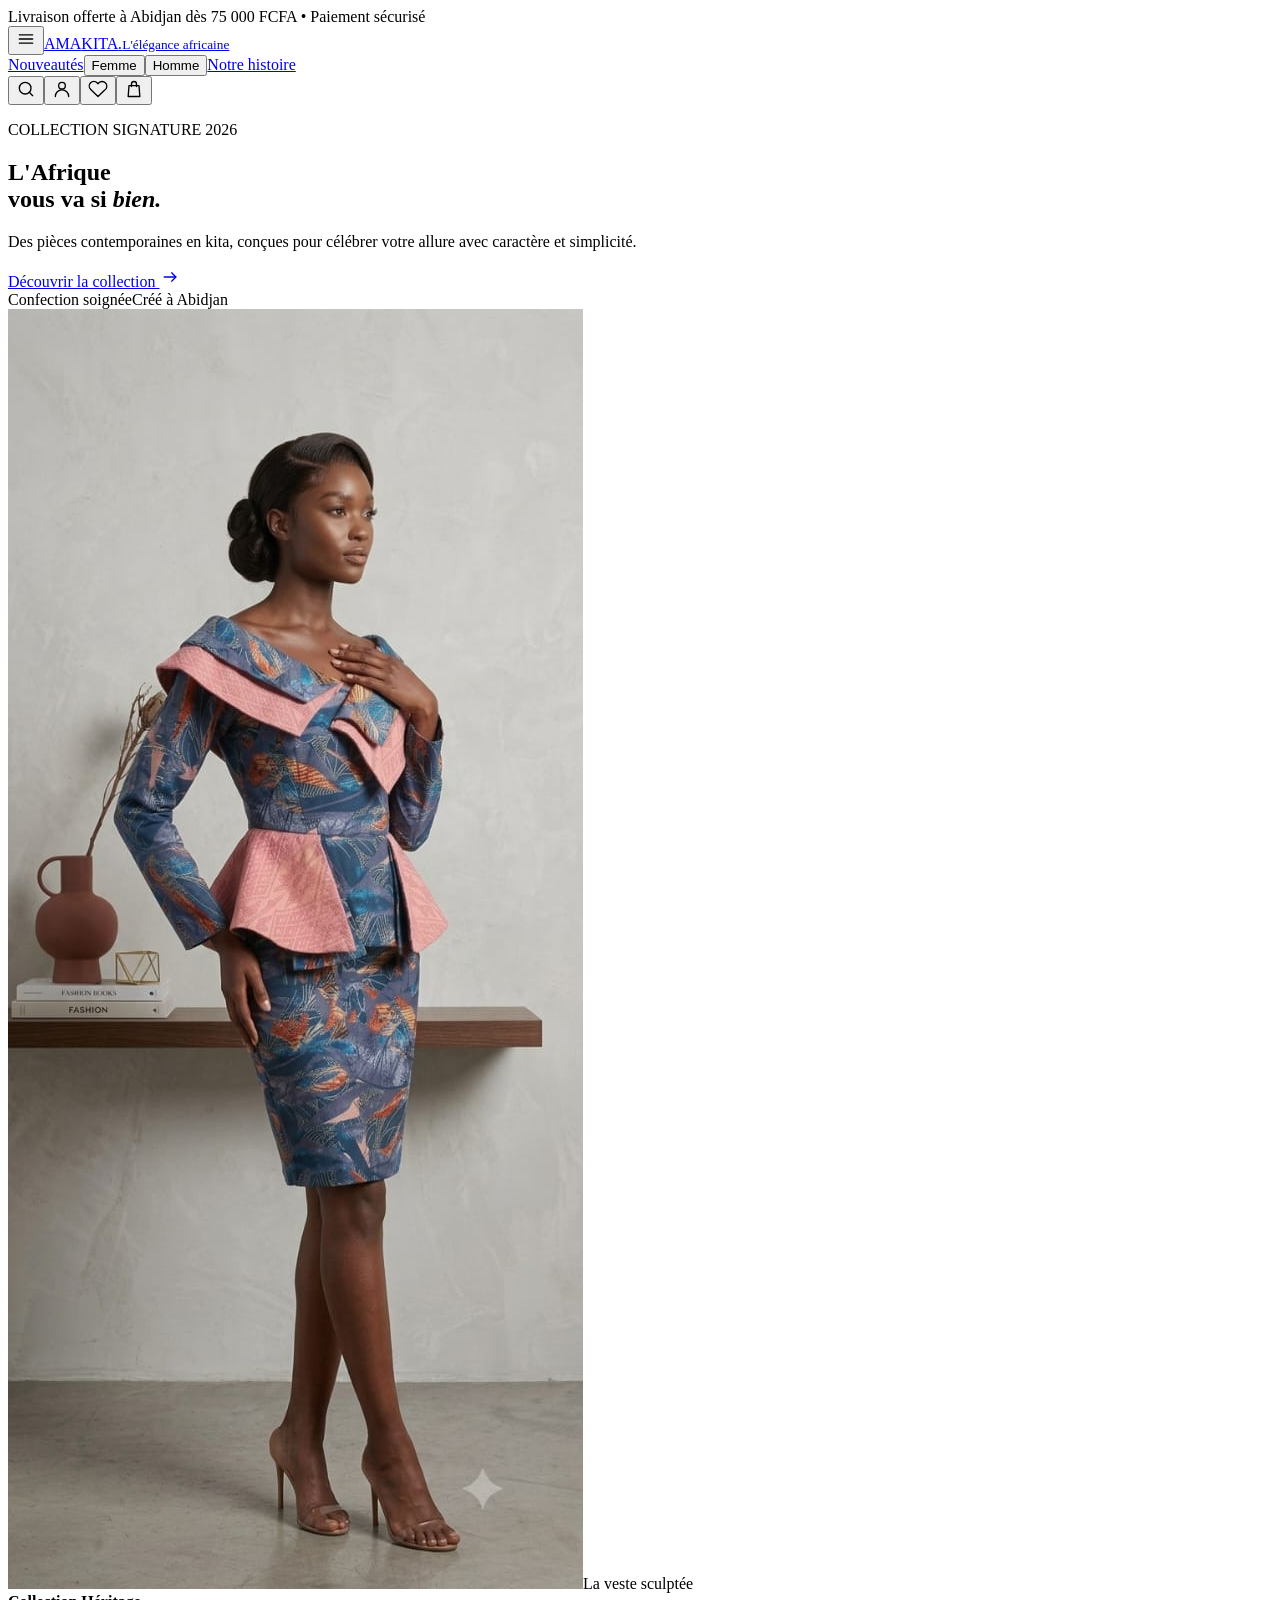
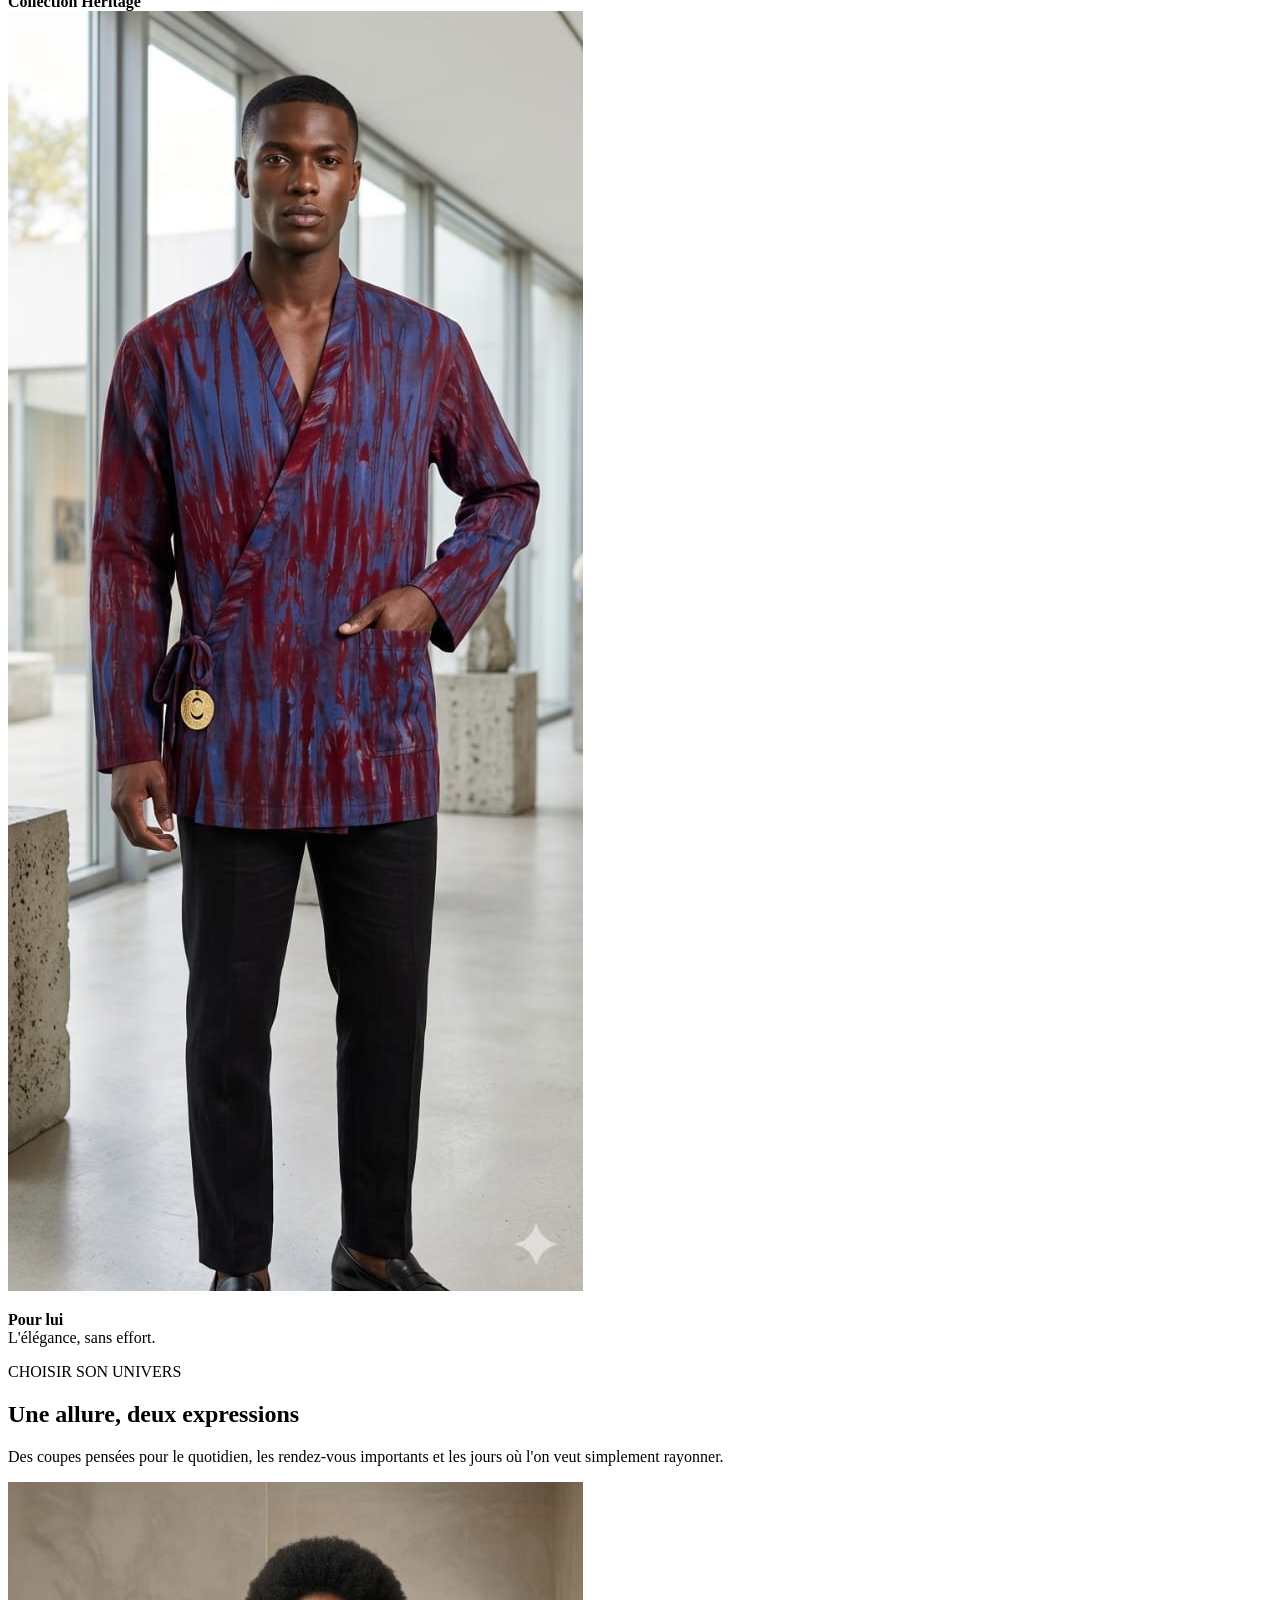
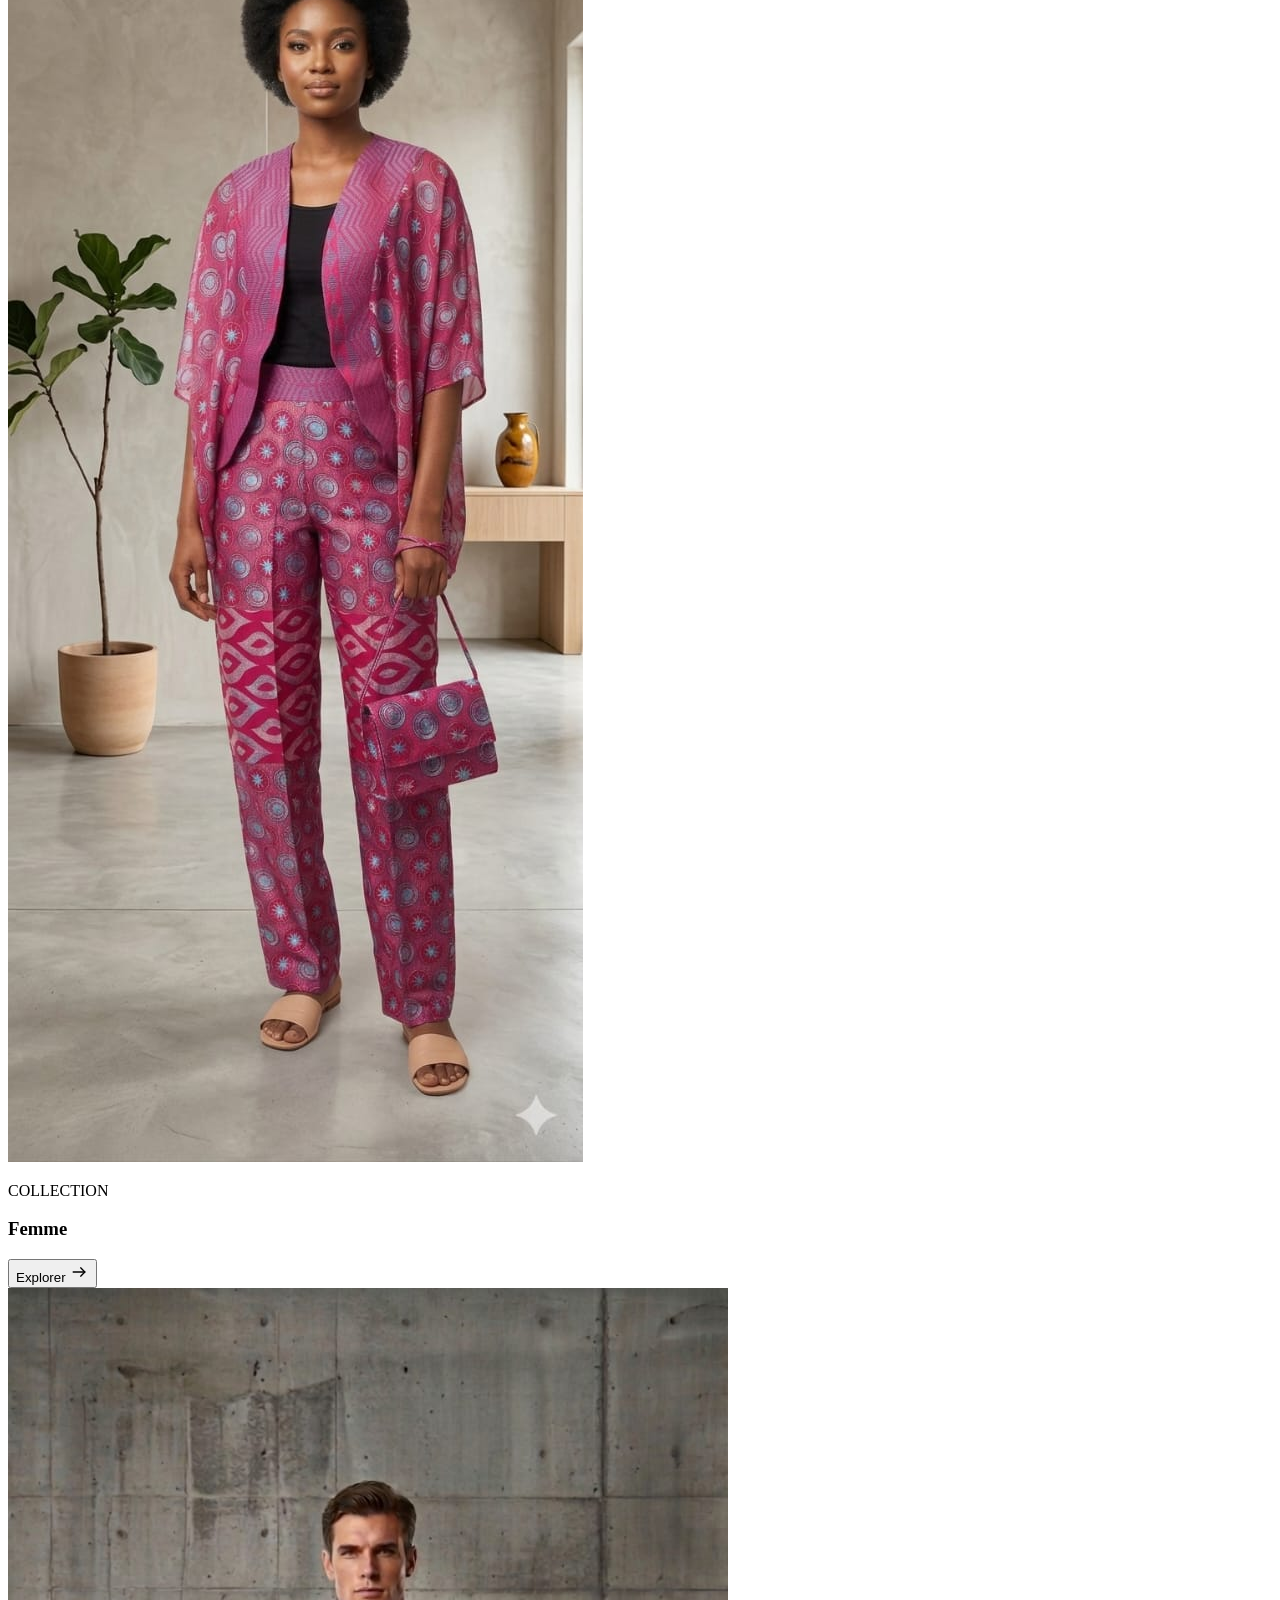
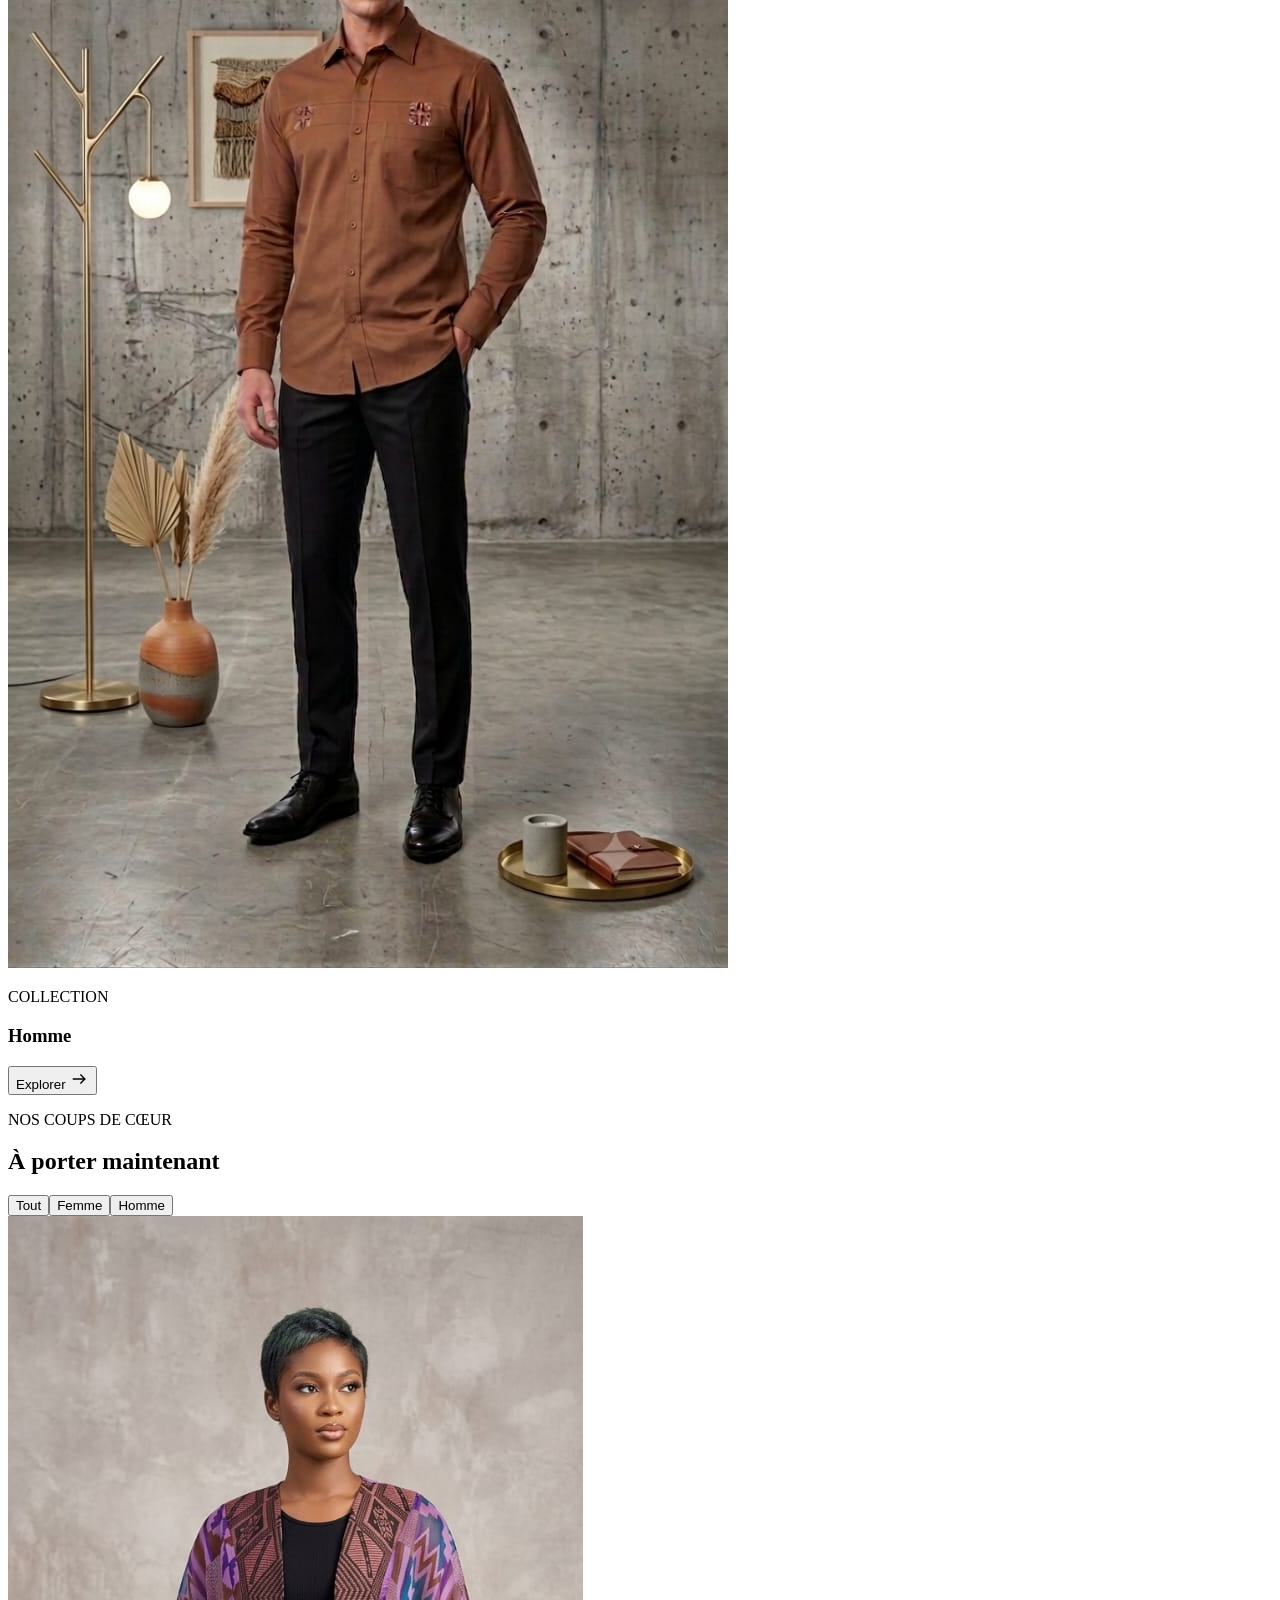
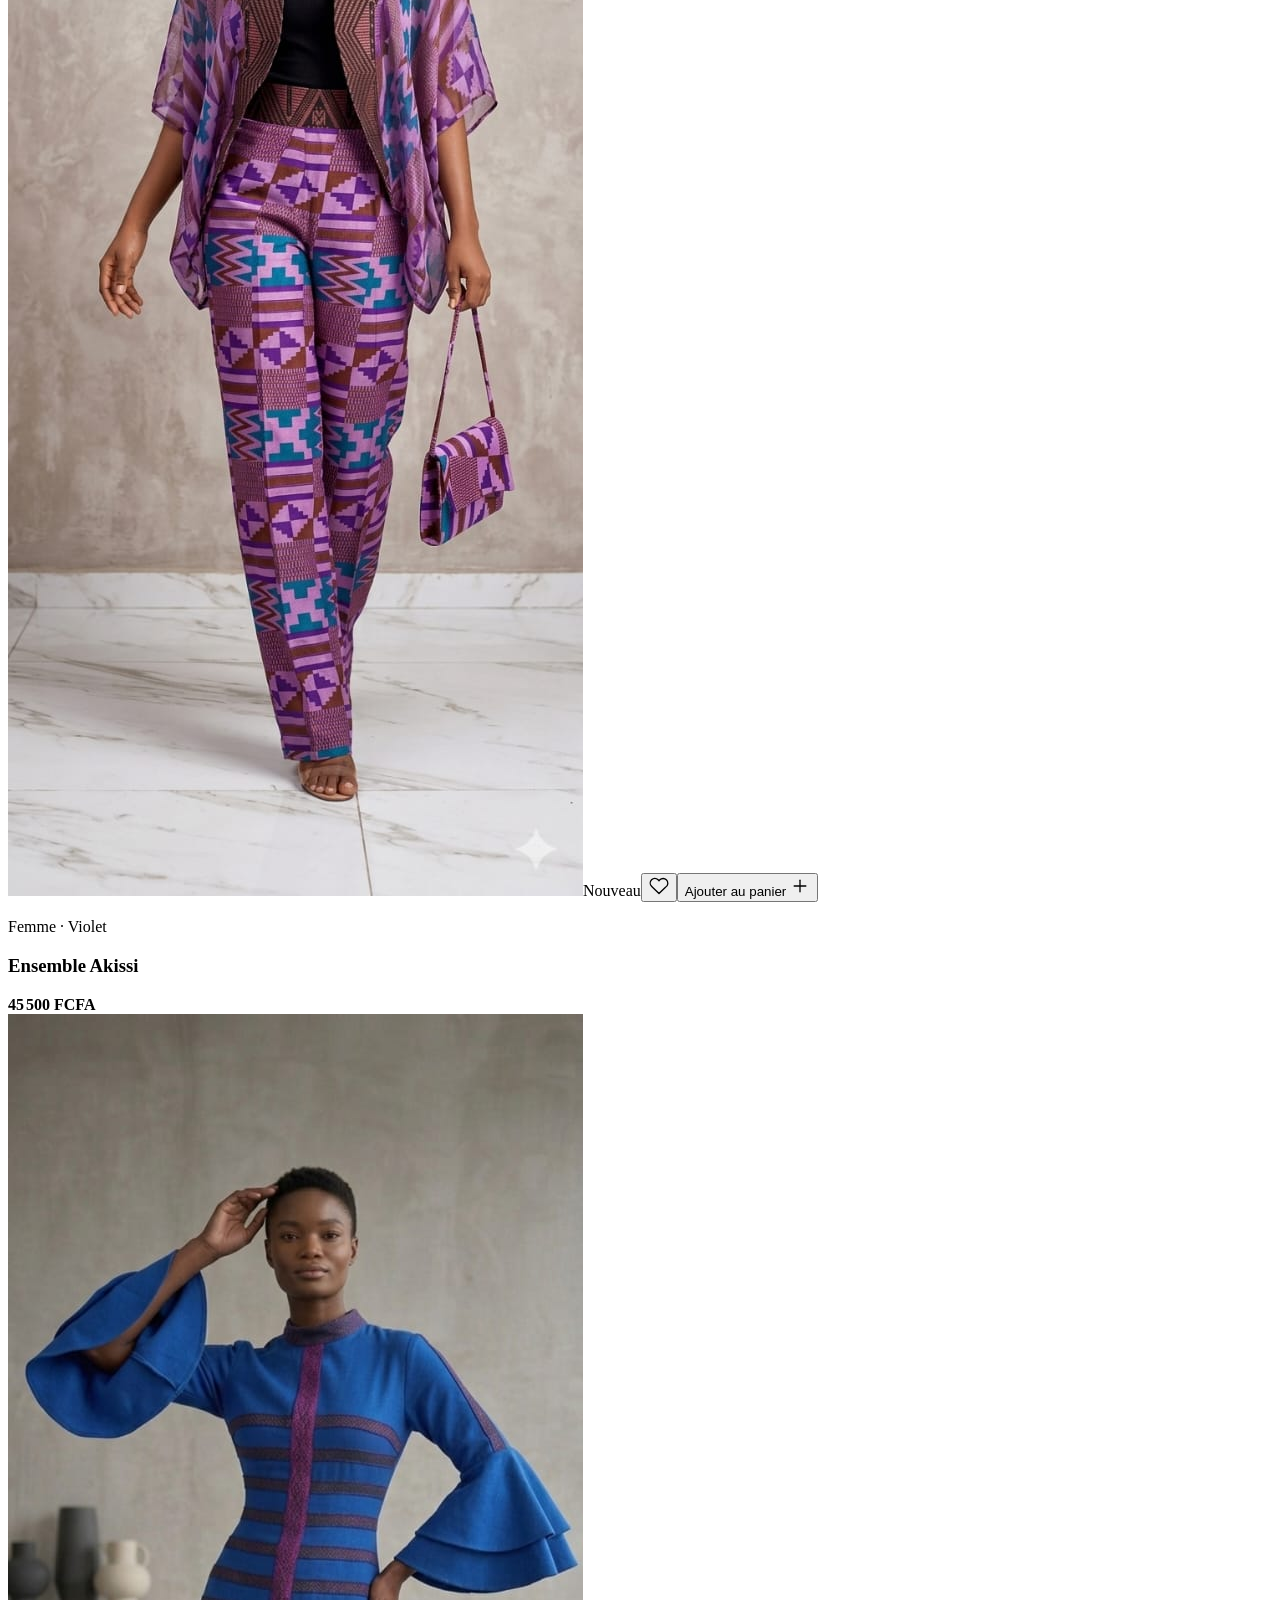
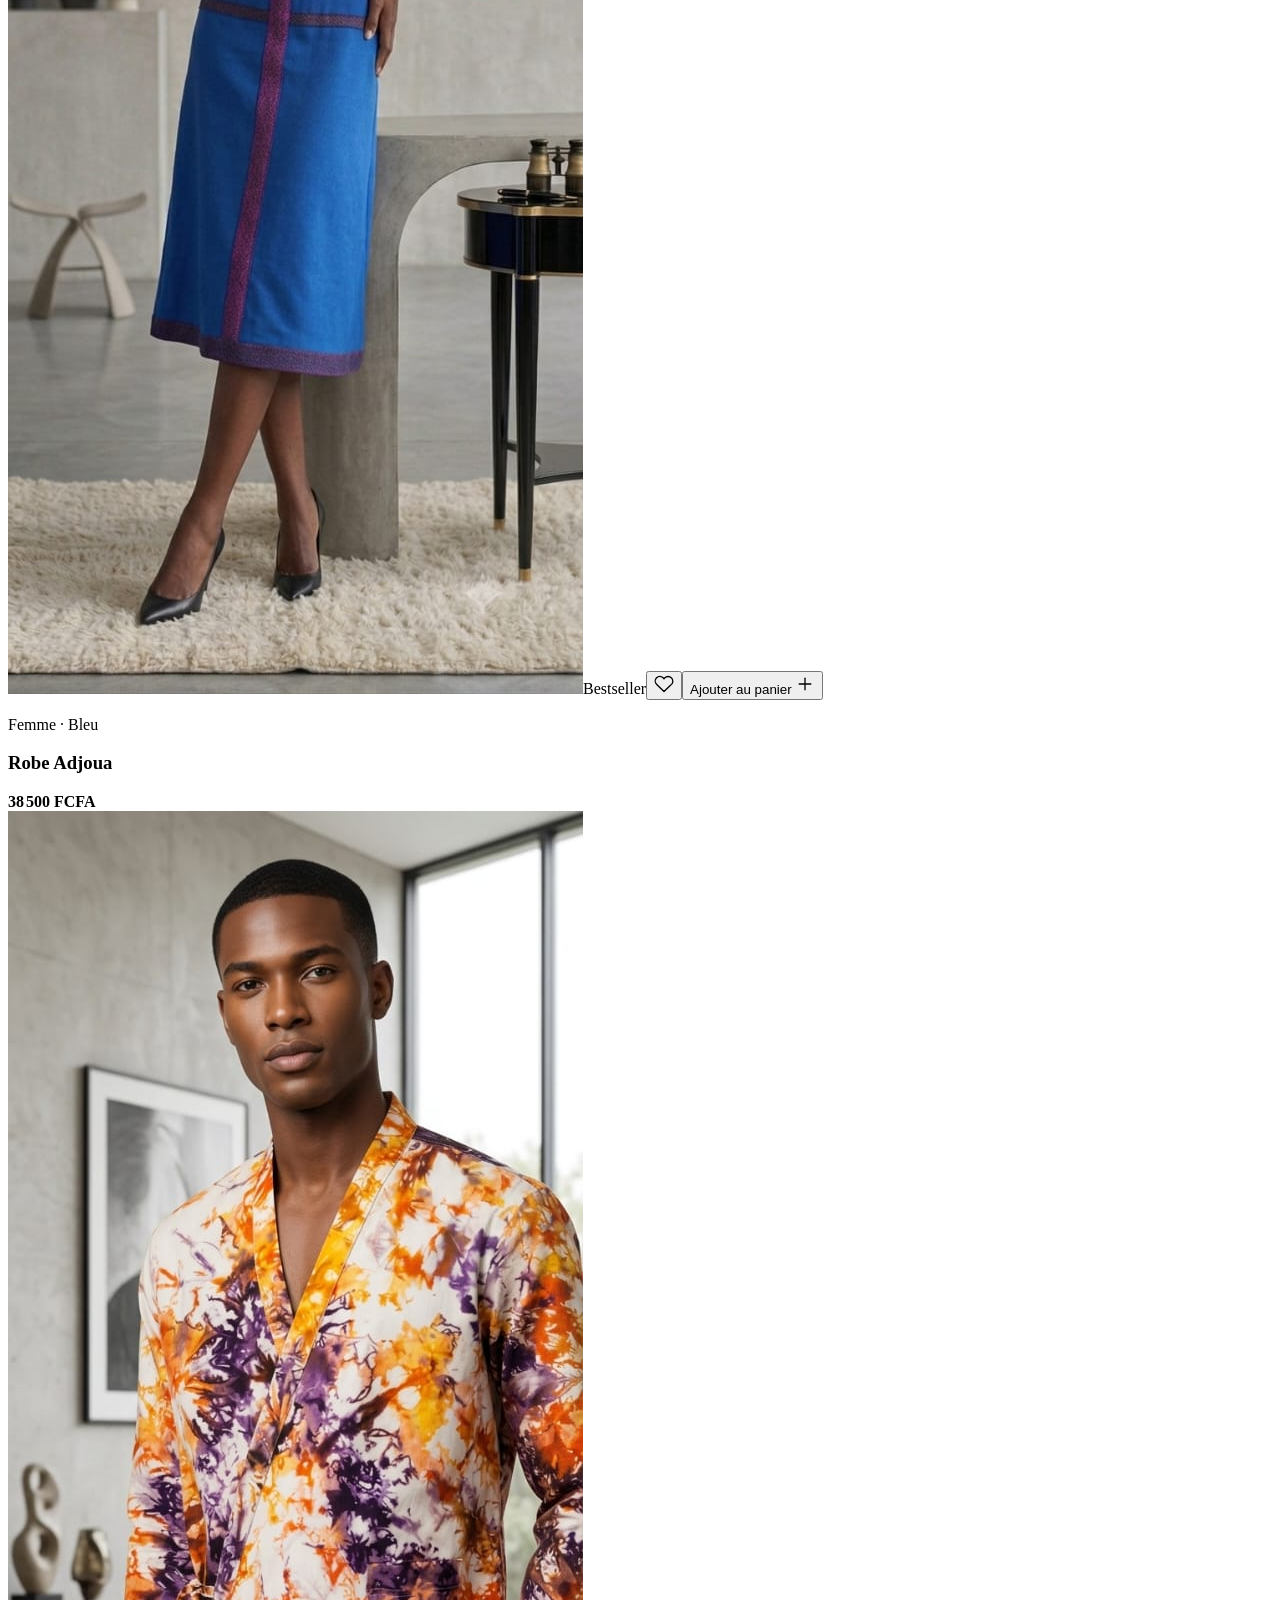
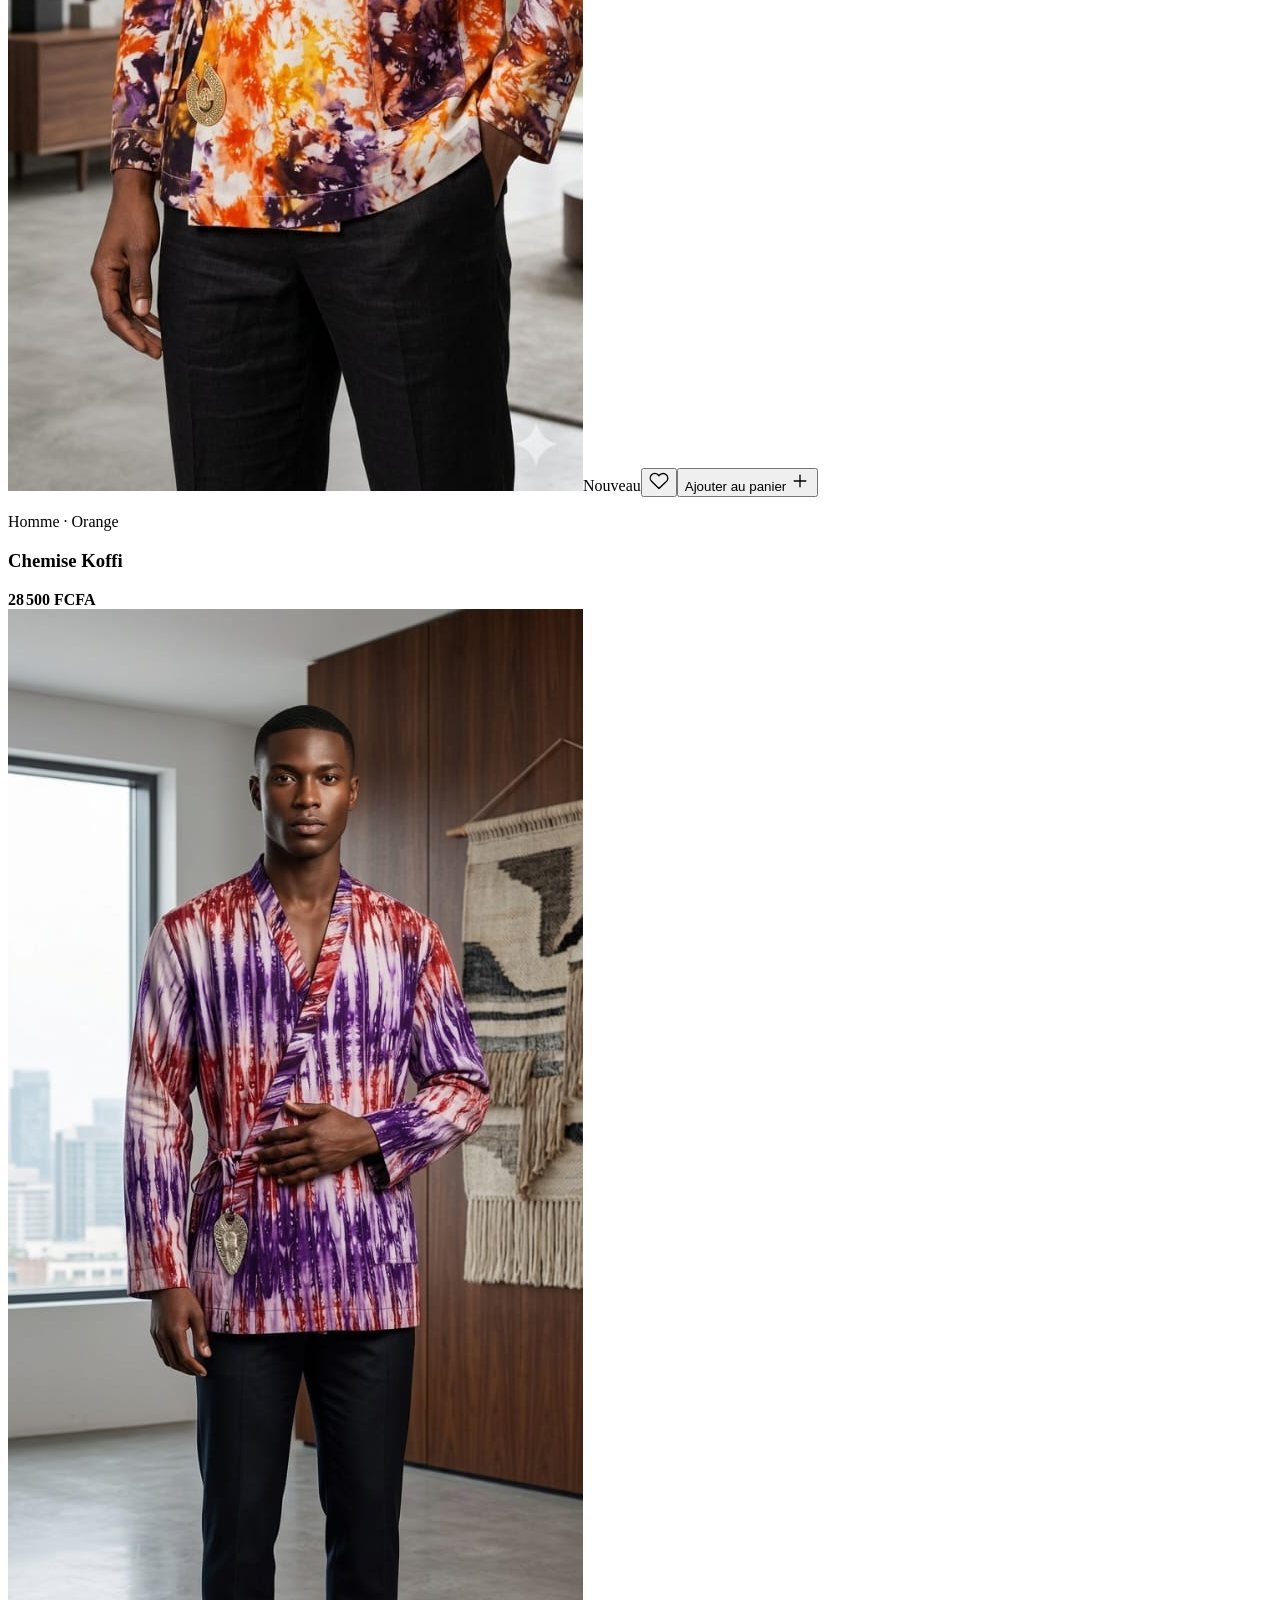
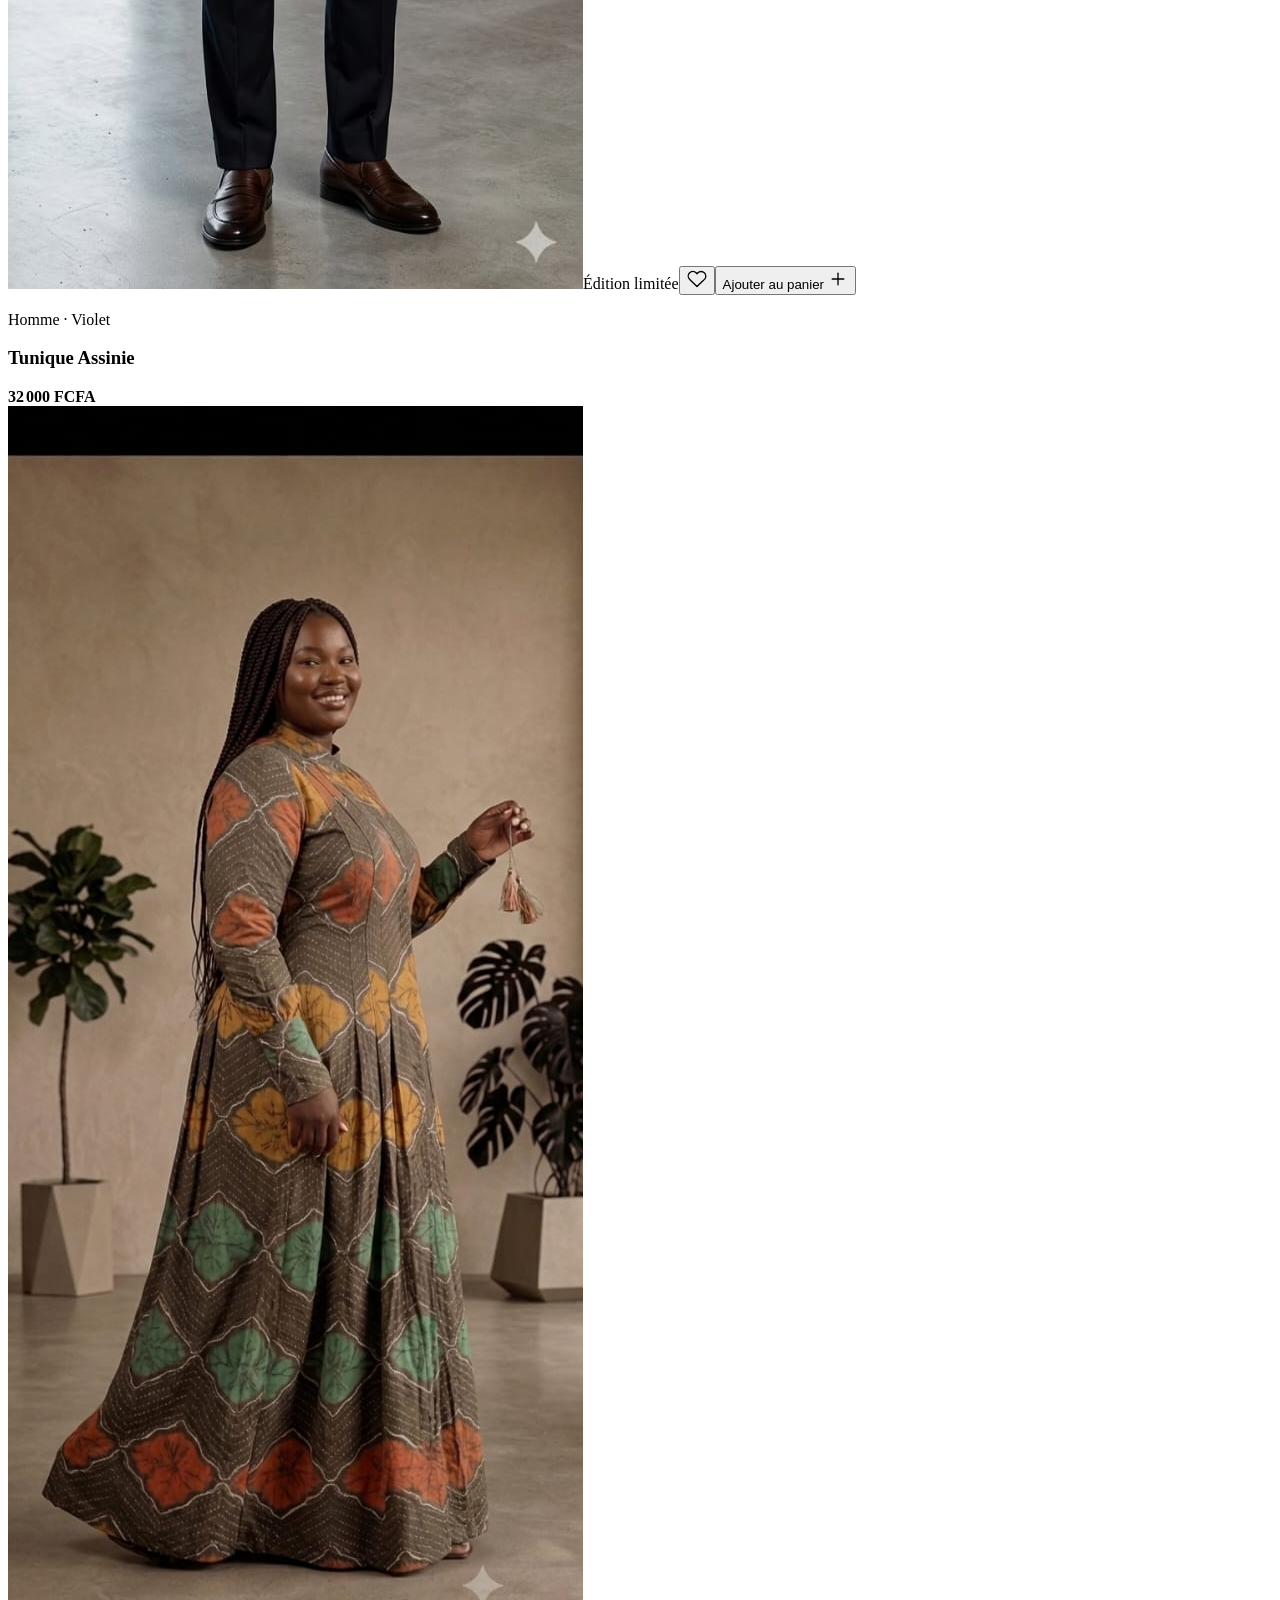
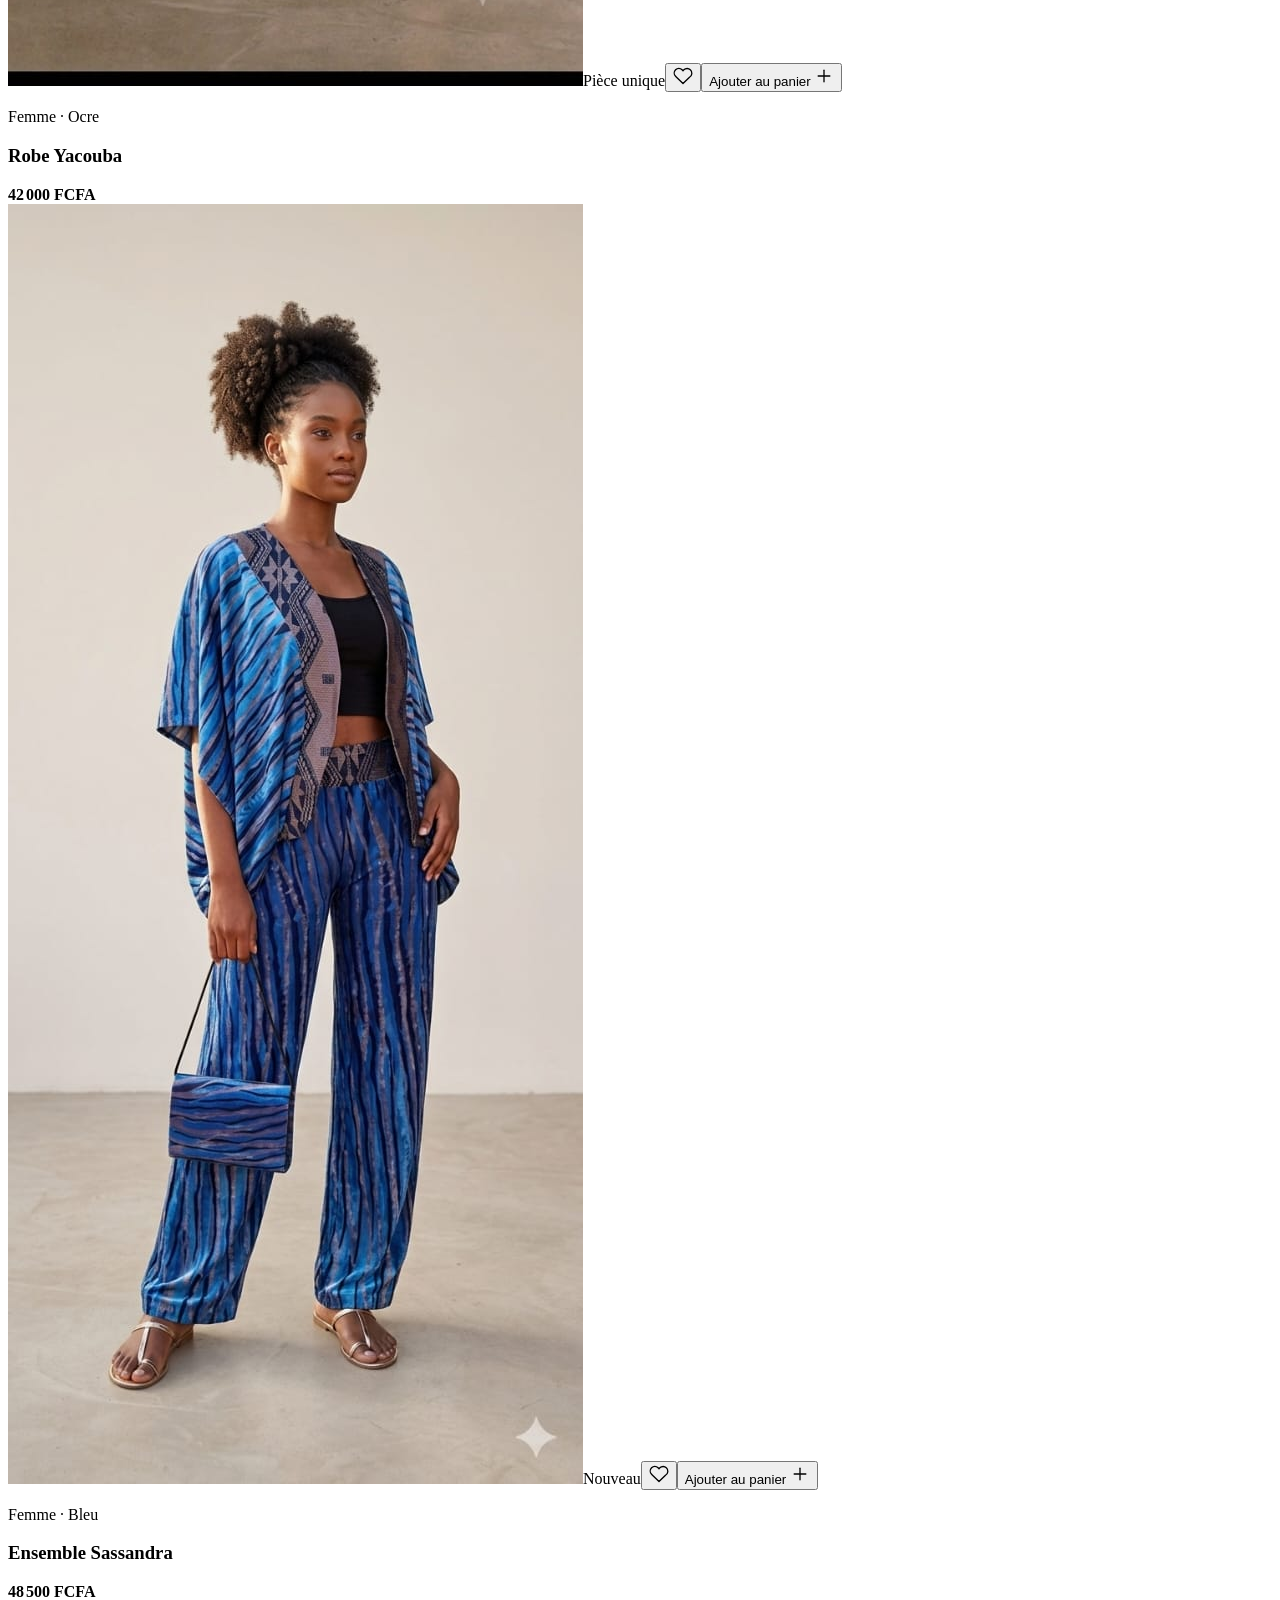
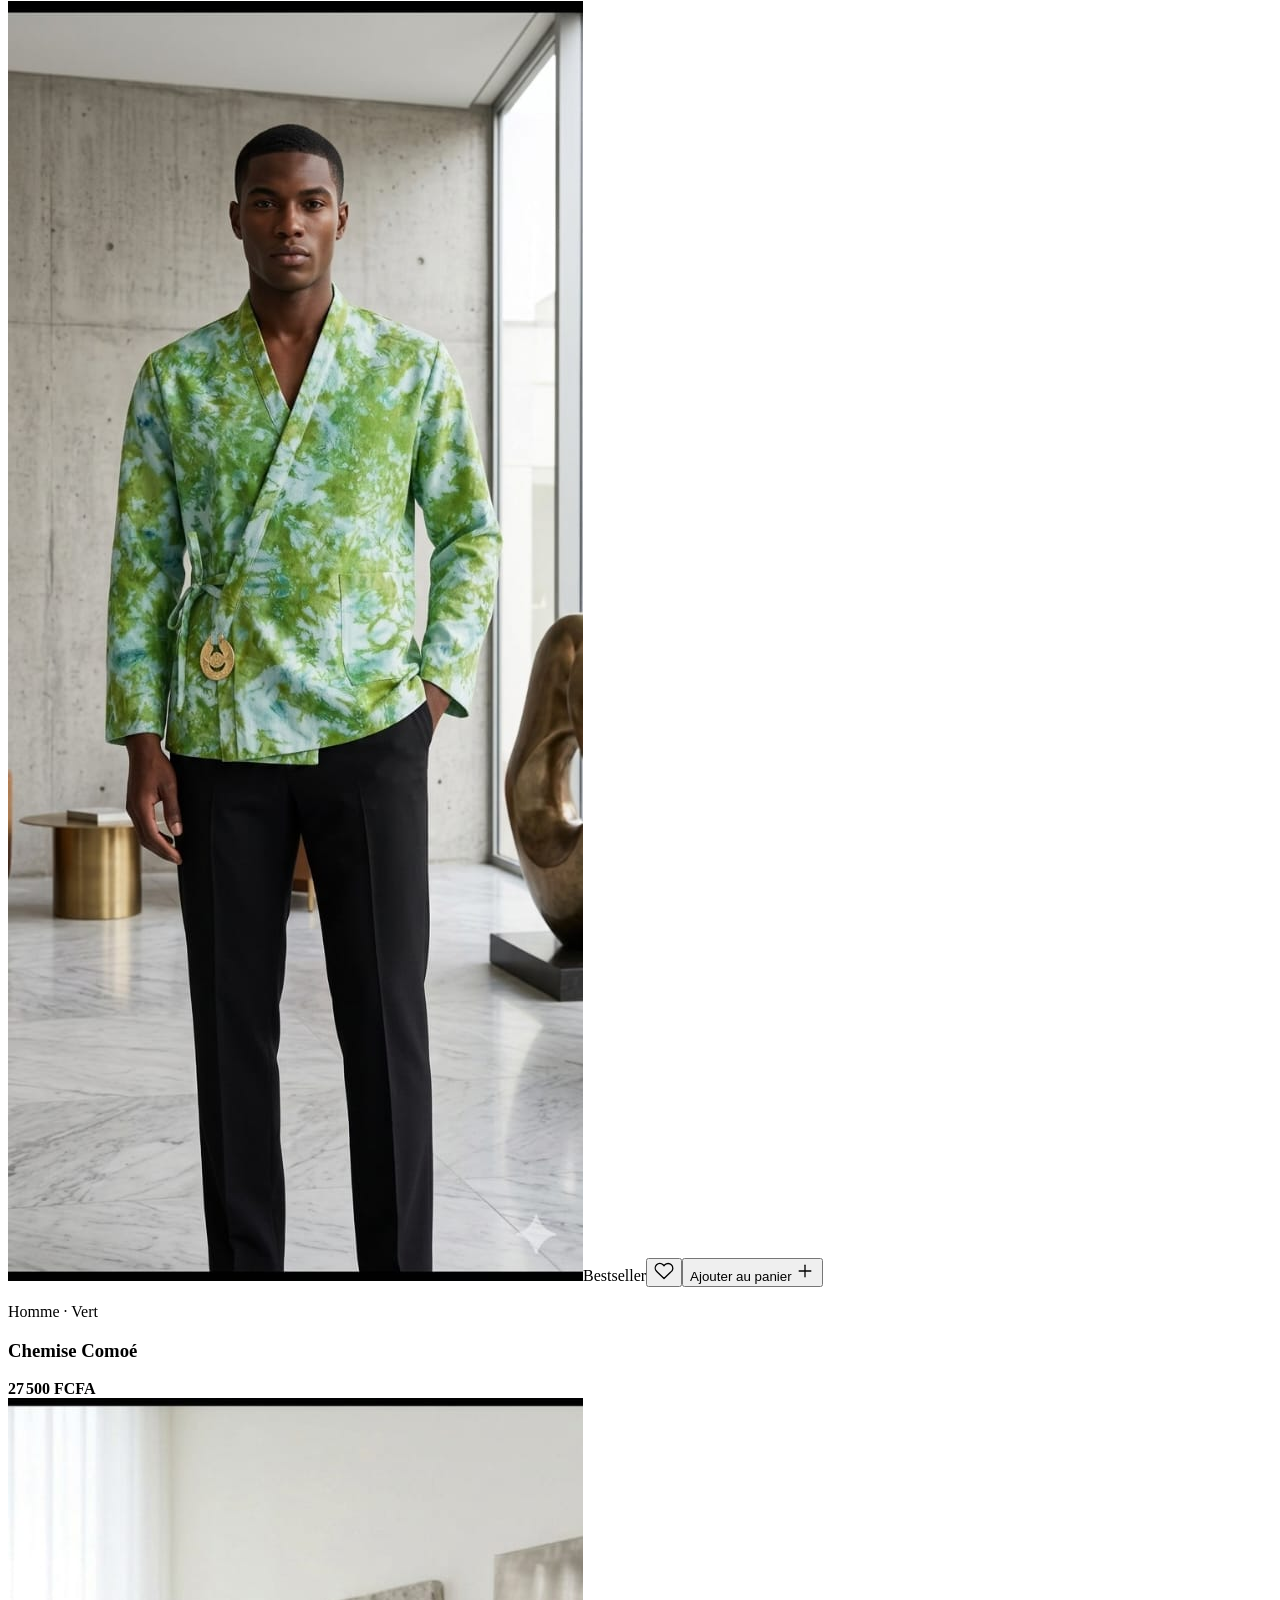
==== index.html @ a2a28126 "Publication du site AMAKITA1" ====
<!DOCTYPE html><!--MH2IwzXAXVRE3_8o0TY0p--><html lang="fr"><head><meta charSet="utf-8"/><meta name="viewport" content="width=device-width, initial-scale=1"/><link rel="preload" as="image" href="/images/femme1.jpeg"/><link rel="preload" as="image" href="/images/homme1.jpeg"/><link rel="preload" as="image" href="/images/femme10.jpeg"/><link rel="preload" as="image" href="/images/homme16.jpeg"/><link rel="preload" as="image" href="/images/femme11.jpeg"/><link rel="preload" as="image" href="/images/femme3.jpeg"/><link rel="preload" as="image" href="/images/homme2.jpeg"/><link rel="preload" as="image" href="/images/homme8.jpeg"/><link rel="preload" as="image" href="/images/femme5.jpeg"/><link rel="preload" as="image" href="/images/femme8.jpeg"/><link rel="stylesheet" href="/Amakita/_next/static/css/10cdc0c48ce86d2c.css" data-precedence="next"/><link rel="preload" as="script" fetchPriority="low" href="/Amakita/_next/static/chunks/webpack-595eeeb2b12aeeba.js"/><script src="/Amakita/_next/static/chunks/4bd1b696-c023c6e3521b1417.js" async=""></script><script src="/Amakita/_next/static/chunks/255-e8ac7373f4d4834c.js" async=""></script><script src="/Amakita/_next/static/chunks/main-app-69269308934279db.js" async=""></script><script src="/Amakita/_next/static/chunks/app/page-cb66ad2521ba38af.js" async=""></script><link rel="preload" as="image" href="/images/homme4.jpeg"/><link rel="preload" as="image" href="/images/homme6.jpeg"/><link rel="preload" as="image" href="/images/femme7.jpeg"/><title>AMAKITA — L&#x27;élégance africaine</title><meta name="description" content="Mode africaine contemporaine pour femme et homme, pensée à Abidjan."/><script src="/Amakita/_next/static/chunks/polyfills-42372ed130431b0a.js" noModule=""></script></head><body><div hidden=""><!--$--><!--/$--></div><div class="announcement">Livraison offerte à Abidjan dès 75 000 FCFA <span>•</span> Paiement sécurisé</div><header class="header"><button class="mobile-menu" aria-label="Menu"><svg width="20" height="20" viewBox="0 0 24 24" fill="none" stroke="currentColor" stroke-width="1.6" stroke-linecap="round" stroke-linejoin="round" aria-hidden="true"><path d="M4 7h16"></path><path d="M4 12h16"></path><path d="M4 17h16"></path></svg></button><a class="brand" href="#top"><span>AMA</span>KITA<i>.</i><small>L&#x27;élégance africaine</small></a><nav class="nav"><a href="#nouveautes">Nouveautés</a><button>Femme</button><button>Homme</button><a href="#histoire">Notre histoire</a></nav><div class="actions"><button aria-label="Rechercher"><svg width="20" height="20" viewBox="0 0 24 24" fill="none" stroke="currentColor" stroke-width="1.6" stroke-linecap="round" stroke-linejoin="round" aria-hidden="true"><circle cx="11" cy="11" r="7"></circle><path d="m20 20-4-4"></path></svg></button><button class="desktop-only" aria-label="Compte"><svg width="20" height="20" viewBox="0 0 24 24" fill="none" stroke="currentColor" stroke-width="1.6" stroke-linecap="round" stroke-linejoin="round" aria-hidden="true"><circle cx="12" cy="8" r="4"></circle><path d="M4 21a8 8 0 0 1 16 0"></path></svg></button><button class="desktop-only" aria-label="Favoris"><svg width="20" height="20" viewBox="0 0 24 24" fill="none" stroke="currentColor" stroke-width="1.6" stroke-linecap="round" stroke-linejoin="round" aria-hidden="true"><path d="M20.8 4.6a5.5 5.5 0 0 0-7.8 0L12 5.7l-1.1-1.1a5.5 5.5 0 0 0-7.8 7.8l1.1 1.1L12 21l7.8-7.5a5.5 5.5 0 0 0 1-8.9Z"></path></svg><b></b></button><button aria-label="Panier"><svg width="20" height="20" viewBox="0 0 24 24" fill="none" stroke="currentColor" stroke-width="1.6" stroke-linecap="round" stroke-linejoin="round" aria-hidden="true"><path d="M6 8h12l1 13H5L6 8Z"></path><path d="M9 9V6a3 3 0 0 1 6 0v3"></path></svg><b></b></button></div></header><main id="top"><section class="hero"><div class="hero-copy"><p class="eyebrow">COLLECTION SIGNATURE 2026</p><h1>L&#x27;Afrique<br/>vous va si <em>bien.</em></h1><p>Des pièces contemporaines en kita, conçues pour célébrer votre allure avec caractère et simplicité.</p><a class="primary" href="#collection">Découvrir la collection <svg width="20" height="20" viewBox="0 0 24 24" fill="none" stroke="currentColor" stroke-width="1.6" stroke-linecap="round" stroke-linejoin="round" aria-hidden="true"><path d="M5 12h14"></path><path d="m14 7 5 5-5 5"></path></svg></a><div class="hero-notes"><span>Confection soignée</span><span>Créé à Abidjan</span></div></div><div class="hero-image"><img src="/images/femme1.jpeg" alt="Modèle portant une création AMAKITA"/><span class="image-tag">La veste sculptée<br/><b>Collection Héritage</b></span></div><div class="hero-side"><img src="/images/homme1.jpeg" alt="Chemise AMAKITA pour homme"/><p><b>Pour lui</b><br/>L&#x27;élégance, sans effort.</p></div></section><section class="categories" id="nouveautes"><div class="section-heading"><div><p class="eyebrow">CHOISIR SON UNIVERS</p><h2>Une allure, deux expressions</h2></div><p>Des coupes pensées pour le quotidien, les rendez-vous importants et les jours où l&#x27;on veut simplement rayonner.</p></div><div class="category-grid"><article class="category-card large"><img src="/images/femme10.jpeg" alt="Collection femme"/><div><p>COLLECTION</p><h3>Femme</h3><button>Explorer <svg width="20" height="20" viewBox="0 0 24 24" fill="none" stroke="currentColor" stroke-width="1.6" stroke-linecap="round" stroke-linejoin="round" aria-hidden="true"><path d="M5 12h14"></path><path d="m14 7 5 5-5 5"></path></svg></button></div></article><article class="category-card"><img src="/images/homme16.jpeg" alt="Collection homme"/><div><p>COLLECTION</p><h3>Homme</h3><button>Explorer <svg width="20" height="20" viewBox="0 0 24 24" fill="none" stroke="currentColor" stroke-width="1.6" stroke-linecap="round" stroke-linejoin="round" aria-hidden="true"><path d="M5 12h14"></path><path d="m14 7 5 5-5 5"></path></svg></button></div></article></div></section><section class="collection" id="collection"><div class="section-heading collection-head"><div><p class="eyebrow">NOS COUPS DE CŒUR</p><h2>À porter maintenant</h2></div><div class="filters"><button class="active">Tout</button><button class="">Femme</button><button class="">Homme</button></div></div><div class="product-grid"><article class="product-card"><div class="product-image"><img src="/images/femme11.jpeg" alt="Ensemble Akissi"/><span>Nouveau</span><button class="favorite" aria-label="Ajouter aux favoris"><svg width="20" height="20" viewBox="0 0 24 24" fill="none" stroke="currentColor" stroke-width="1.6" stroke-linecap="round" stroke-linejoin="round" aria-hidden="true"><path d="M20.8 4.6a5.5 5.5 0 0 0-7.8 0L12 5.7l-1.1-1.1a5.5 5.5 0 0 0-7.8 7.8l1.1 1.1L12 21l7.8-7.5a5.5 5.5 0 0 0 1-8.9Z"></path></svg></button><button class="quick-add">Ajouter au panier <svg width="20" height="20" viewBox="0 0 24 24" fill="none" stroke="currentColor" stroke-width="1.6" stroke-linecap="round" stroke-linejoin="round" aria-hidden="true"><path d="M12 5v14"></path><path d="M5 12h14"></path></svg></button></div><div class="product-info"><div><p>Femme<!-- --> · <!-- -->Violet</p><h3>Ensemble Akissi</h3></div><b>45 500 FCFA</b></div></article><article class="product-card"><div class="product-image"><img src="/images/femme3.jpeg" alt="Robe Adjoua"/><span>Bestseller</span><button class="favorite" aria-label="Ajouter aux favoris"><svg width="20" height="20" viewBox="0 0 24 24" fill="none" stroke="currentColor" stroke-width="1.6" stroke-linecap="round" stroke-linejoin="round" aria-hidden="true"><path d="M20.8 4.6a5.5 5.5 0 0 0-7.8 0L12 5.7l-1.1-1.1a5.5 5.5 0 0 0-7.8 7.8l1.1 1.1L12 21l7.8-7.5a5.5 5.5 0 0 0 1-8.9Z"></path></svg></button><button class="quick-add">Ajouter au panier <svg width="20" height="20" viewBox="0 0 24 24" fill="none" stroke="currentColor" stroke-width="1.6" stroke-linecap="round" stroke-linejoin="round" aria-hidden="true"><path d="M12 5v14"></path><path d="M5 12h14"></path></svg></button></div><div class="product-info"><div><p>Femme<!-- --> · <!-- -->Bleu</p><h3>Robe Adjoua</h3></div><b>38 500 FCFA</b></div></article><article class="product-card"><div class="product-image"><img src="/images/homme2.jpeg" alt="Chemise Koffi"/><span>Nouveau</span><button class="favorite" aria-label="Ajouter aux favoris"><svg width="20" height="20" viewBox="0 0 24 24" fill="none" stroke="currentColor" stroke-width="1.6" stroke-linecap="round" stroke-linejoin="round" aria-hidden="true"><path d="M20.8 4.6a5.5 5.5 0 0 0-7.8 0L12 5.7l-1.1-1.1a5.5 5.5 0 0 0-7.8 7.8l1.1 1.1L12 21l7.8-7.5a5.5 5.5 0 0 0 1-8.9Z"></path></svg></button><button class="quick-add">Ajouter au panier <svg width="20" height="20" viewBox="0 0 24 24" fill="none" stroke="currentColor" stroke-width="1.6" stroke-linecap="round" stroke-linejoin="round" aria-hidden="true"><path d="M12 5v14"></path><path d="M5 12h14"></path></svg></button></div><div class="product-info"><div><p>Homme<!-- --> · <!-- -->Orange</p><h3>Chemise Koffi</h3></div><b>28 500 FCFA</b></div></article><article class="product-card"><div class="product-image"><img src="/images/homme8.jpeg" alt="Tunique Assinie"/><span>Édition limitée</span><button class="favorite" aria-label="Ajouter aux favoris"><svg width="20" height="20" viewBox="0 0 24 24" fill="none" stroke="currentColor" stroke-width="1.6" stroke-linecap="round" stroke-linejoin="round" aria-hidden="true"><path d="M20.8 4.6a5.5 5.5 0 0 0-7.8 0L12 5.7l-1.1-1.1a5.5 5.5 0 0 0-7.8 7.8l1.1 1.1L12 21l7.8-7.5a5.5 5.5 0 0 0 1-8.9Z"></path></svg></button><button class="quick-add">Ajouter au panier <svg width="20" height="20" viewBox="0 0 24 24" fill="none" stroke="currentColor" stroke-width="1.6" stroke-linecap="round" stroke-linejoin="round" aria-hidden="true"><path d="M12 5v14"></path><path d="M5 12h14"></path></svg></button></div><div class="product-info"><div><p>Homme<!-- --> · <!-- -->Violet</p><h3>Tunique Assinie</h3></div><b>32 000 FCFA</b></div></article><article class="product-card"><div class="product-image"><img src="/images/femme5.jpeg" alt="Robe Yacouba"/><span>Pièce unique</span><button class="favorite" aria-label="Ajouter aux favoris"><svg width="20" height="20" viewBox="0 0 24 24" fill="none" stroke="currentColor" stroke-width="1.6" stroke-linecap="round" stroke-linejoin="round" aria-hidden="true"><path d="M20.8 4.6a5.5 5.5 0 0 0-7.8 0L12 5.7l-1.1-1.1a5.5 5.5 0 0 0-7.8 7.8l1.1 1.1L12 21l7.8-7.5a5.5 5.5 0 0 0 1-8.9Z"></path></svg></button><button class="quick-add">Ajouter au panier <svg width="20" height="20" viewBox="0 0 24 24" fill="none" stroke="currentColor" stroke-width="1.6" stroke-linecap="round" stroke-linejoin="round" aria-hidden="true"><path d="M12 5v14"></path><path d="M5 12h14"></path></svg></button></div><div class="product-info"><div><p>Femme<!-- --> · <!-- -->Ocre</p><h3>Robe Yacouba</h3></div><b>42 000 FCFA</b></div></article><article class="product-card"><div class="product-image"><img src="/images/femme8.jpeg" alt="Ensemble Sassandra"/><span>Nouveau</span><button class="favorite" aria-label="Ajouter aux favoris"><svg width="20" height="20" viewBox="0 0 24 24" fill="none" stroke="currentColor" stroke-width="1.6" stroke-linecap="round" stroke-linejoin="round" aria-hidden="true"><path d="M20.8 4.6a5.5 5.5 0 0 0-7.8 0L12 5.7l-1.1-1.1a5.5 5.5 0 0 0-7.8 7.8l1.1 1.1L12 21l7.8-7.5a5.5 5.5 0 0 0 1-8.9Z"></path></svg></button><button class="quick-add">Ajouter au panier <svg width="20" height="20" viewBox="0 0 24 24" fill="none" stroke="currentColor" stroke-width="1.6" stroke-linecap="round" stroke-linejoin="round" aria-hidden="true"><path d="M12 5v14"></path><path d="M5 12h14"></path></svg></button></div><div class="product-info"><div><p>Femme<!-- --> · <!-- -->Bleu</p><h3>Ensemble Sassandra</h3></div><b>48 500 FCFA</b></div></article><article class="product-card"><div class="product-image"><img src="/images/homme4.jpeg" alt="Chemise Comoé"/><span>Bestseller</span><button class="favorite" aria-label="Ajouter aux favoris"><svg width="20" height="20" viewBox="0 0 24 24" fill="none" stroke="currentColor" stroke-width="1.6" stroke-linecap="round" stroke-linejoin="round" aria-hidden="true"><path d="M20.8 4.6a5.5 5.5 0 0 0-7.8 0L12 5.7l-1.1-1.1a5.5 5.5 0 0 0-7.8 7.8l1.1 1.1L12 21l7.8-7.5a5.5 5.5 0 0 0 1-8.9Z"></path></svg></button><button class="quick-add">Ajouter au panier <svg width="20" height="20" viewBox="0 0 24 24" fill="none" stroke="currentColor" stroke-width="1.6" stroke-linecap="round" stroke-linejoin="round" aria-hidden="true"><path d="M12 5v14"></path><path d="M5 12h14"></path></svg></button></div><div class="product-info"><div><p>Homme<!-- --> · <!-- -->Vert</p><h3>Chemise Comoé</h3></div><b>27 500 FCFA</b></div></article><article class="product-card"><div class="product-image"><img src="/images/homme6.jpeg" alt="Chemise Ébrié"/><span>Nouveau</span><button class="favorite" aria-label="Ajouter aux favoris"><svg width="20" height="20" viewBox="0 0 24 24" fill="none" stroke="currentColor" stroke-width="1.6" stroke-linecap="round" stroke-linejoin="round" aria-hidden="true"><path d="M20.8 4.6a5.5 5.5 0 0 0-7.8 0L12 5.7l-1.1-1.1a5.5 5.5 0 0 0-7.8 7.8l1.1 1.1L12 21l7.8-7.5a5.5 5.5 0 0 0 1-8.9Z"></path></svg></button><button class="quick-add">Ajouter au panier <svg width="20" height="20" viewBox="0 0 24 24" fill="none" stroke="currentColor" stroke-width="1.6" stroke-linecap="round" stroke-linejoin="round" aria-hidden="true"><path d="M12 5v14"></path><path d="M5 12h14"></path></svg></button></div><div class="product-info"><div><p>Homme<!-- --> · <!-- -->Violet</p><h3>Chemise Ébrié</h3></div><b>29 500 FCFA</b></div></article></div><button class="outline">Voir toutes les pièces <svg width="20" height="20" viewBox="0 0 24 24" fill="none" stroke="currentColor" stroke-width="1.6" stroke-linecap="round" stroke-linejoin="round" aria-hidden="true"><path d="M5 12h14"></path><path d="m14 7 5 5-5 5"></path></svg></button></section><section class="story" id="histoire"><div class="story-image"><img src="/images/femme7.jpeg" alt="Création en motifs kita"/><span>01 — Matière</span></div><div class="story-copy"><p class="eyebrow">NOTRE VISION</p><h2>L&#x27;héritage,<br/><em>réinventé.</em></h2><p>AMAKITA imagine une garde-robe africaine contemporaine : des lignes sobres, des motifs qui racontent et une élégance qui traverse les générations.</p><blockquote>« Chaque tenue doit vous ressembler avant de vous habiller. »</blockquote><a href="#collection">Découvrir notre savoir-faire <svg width="20" height="20" viewBox="0 0 24 24" fill="none" stroke="currentColor" stroke-width="1.6" stroke-linecap="round" stroke-linejoin="round" aria-hidden="true"><path d="M5 12h14"></path><path d="m14 7 5 5-5 5"></path></svg></a></div></section><section class="services"><div><span>01</span><h3>Livraison à Abidjan</h3><p>Recevez votre commande à domicile.</p></div><div><span>02</span><h3>Conseil personnalisé</h3><p>Nous vous aidons à choisir la bonne pièce.</p></div><div><span>03</span><h3>Retouches possibles</h3><p>Une coupe ajustée à votre silhouette.</p></div></section><section class="newsletter"><p class="eyebrow">LE CERCLE AMAKITA</p><h2>Un peu d&#x27;élégance<br/>dans votre boîte mail.</h2><p>Avant-premières, inspirations et invitations privées.</p><form><input type="email" placeholder="Votre adresse e-mail" required=""/><button>S&#x27;inscrire <svg width="20" height="20" viewBox="0 0 24 24" fill="none" stroke="currentColor" stroke-width="1.6" stroke-linecap="round" stroke-linejoin="round" aria-hidden="true"><path d="M5 12h14"></path><path d="m14 7 5 5-5 5"></path></svg></button></form></section></main><footer><a class="brand light" href="#top"><span>AMA</span>KITA<i>.</i><small>L&#x27;élégance africaine</small></a><div><h4>Boutique</h4><a href="#collection">Nouveautés</a><a href="#collection">Femme</a><a href="#collection">Homme</a></div><div><h4>Aide</h4><a href="#">Livraison</a><a href="#">Guide des tailles</a><a href="#">Nous contacter</a></div><div><h4>Suivez-nous</h4><a href="#"><svg width="20" height="20" viewBox="0 0 24 24" fill="none" stroke="currentColor" stroke-width="1.6" stroke-linecap="round" stroke-linejoin="round" aria-hidden="true"><rect x="3" y="3" width="18" height="18" rx="5"></rect><circle cx="12" cy="12" r="4"></circle><path d="M17.5 6.5h.01"></path></svg> Instagram</a><p>Abidjan, Côte d&#x27;Ivoire</p></div><p class="copyright">© 2026 AMAKITA. Tous droits réservés.</p></footer><!--$--><!--/$--><script src="/Amakita/_next/static/chunks/webpack-595eeeb2b12aeeba.js" id="_R_" async=""></script><script>(self.__next_f=self.__next_f||[]).push([0])</script><script>self.__next_f.push([1,"1:\"$Sreact.fragment\"\n2:I[9766,[],\"\"]\n3:I[8924,[],\"\"]\n4:I[1959,[],\"ClientPageRoot\"]\n5:I[7544,[\"974\",\"static/chunks/app/page-cb66ad2521ba38af.js\"],\"default\"]\n8:I[4431,[],\"OutletBoundary\"]\na:I[5278,[],\"AsyncMetadataOutlet\"]\nc:I[4431,[],\"ViewportBoundary\"]\ne:I[4431,[],\"MetadataBoundary\"]\nf:\"$Sreact.suspense\"\n11:I[7150,[],\"\"]\n:HL[\"/Amakita/_next/static/css/10cdc0c48ce86d2c.css\",\"style\"]\n"])</script><script>self.__next_f.push([1,"0:{\"P\":null,\"b\":\"MH2IwzXAXVRE3_8o0TY0p\",\"p\":\"/Amakita\",\"c\":[\"\",\"\"],\"i\":false,\"f\":[[[\"\",{\"children\":[\"__PAGE__\",{}]},\"$undefined\",\"$undefined\",true],[\"\",[\"$\",\"$1\",\"c\",{\"children\":[[[\"$\",\"link\",\"0\",{\"rel\":\"stylesheet\",\"href\":\"/Amakita/_next/static/css/10cdc0c48ce86d2c.css\",\"precedence\":\"next\",\"crossOrigin\":\"$undefined\",\"nonce\":\"$undefined\"}]],[\"$\",\"html\",null,{\"lang\":\"fr\",\"children\":[\"$\",\"body\",null,{\"children\":[\"$\",\"$L2\",null,{\"parallelRouterKey\":\"children\",\"error\":\"$undefined\",\"errorStyles\":\"$undefined\",\"errorScripts\":\"$undefined\",\"template\":[\"$\",\"$L3\",null,{}],\"templateStyles\":\"$undefined\",\"templateScripts\":\"$undefined\",\"notFound\":[[[\"$\",\"title\",null,{\"children\":\"404: This page could not be found.\"}],[\"$\",\"div\",null,{\"style\":{\"fontFamily\":\"system-ui,\\\"Segoe UI\\\",Roboto,Helvetica,Arial,sans-serif,\\\"Apple Color Emoji\\\",\\\"Segoe UI Emoji\\\"\",\"height\":\"100vh\",\"textAlign\":\"center\",\"display\":\"flex\",\"flexDirection\":\"column\",\"alignItems\":\"center\",\"justifyContent\":\"center\"},\"children\":[\"$\",\"div\",null,{\"children\":[[\"$\",\"style\",null,{\"dangerouslySetInnerHTML\":{\"__html\":\"body{color:#000;background:#fff;margin:0}.next-error-h1{border-right:1px solid rgba(0,0,0,.3)}@media (prefers-color-scheme:dark){body{color:#fff;background:#000}.next-error-h1{border-right:1px solid rgba(255,255,255,.3)}}\"}}],[\"$\",\"h1\",null,{\"className\":\"next-error-h1\",\"style\":{\"display\":\"inline-block\",\"margin\":\"0 20px 0 0\",\"padding\":\"0 23px 0 0\",\"fontSize\":24,\"fontWeight\":500,\"verticalAlign\":\"top\",\"lineHeight\":\"49px\"},\"children\":404}],[\"$\",\"div\",null,{\"style\":{\"display\":\"inline-block\"},\"children\":[\"$\",\"h2\",null,{\"style\":{\"fontSize\":14,\"fontWeight\":400,\"lineHeight\":\"49px\",\"margin\":0},\"children\":\"This page could not be found.\"}]}]]}]}]],[]],\"forbidden\":\"$undefined\",\"unauthorized\":\"$undefined\"}]}]}]]}],{\"children\":[\"__PAGE__\",[\"$\",\"$1\",\"c\",{\"children\":[[\"$\",\"$L4\",null,{\"Component\":\"$5\",\"searchParams\":{},\"params\":{},\"promises\":[\"$@6\",\"$@7\"]}],null,[\"$\",\"$L8\",null,{\"children\":[\"$L9\",[\"$\",\"$La\",null,{\"promise\":\"$@b\"}]]}]]}],{},null,false]},null,false],[\"$\",\"$1\",\"h\",{\"children\":[null,[[\"$\",\"$Lc\",null,{\"children\":\"$Ld\"}],null],[\"$\",\"$Le\",null,{\"children\":[\"$\",\"div\",null,{\"hidden\":true,\"children\":[\"$\",\"$f\",null,{\"fallback\":null,\"children\":\"$L10\"}]}]}]]}],false]],\"m\":\"$undefined\",\"G\":[\"$11\",[]],\"s\":false,\"S\":true}\n"])</script><script>self.__next_f.push([1,"6:{}\n7:\"$0:f:0:1:2:children:1:props:children:0:props:params\"\n"])</script><script>self.__next_f.push([1,"d:[[\"$\",\"meta\",\"0\",{\"charSet\":\"utf-8\"}],[\"$\",\"meta\",\"1\",{\"name\":\"viewport\",\"content\":\"width=device-width, initial-scale=1\"}]]\n9:null\n"])</script><script>self.__next_f.push([1,"b:{\"metadata\":[[\"$\",\"title\",\"0\",{\"children\":\"AMAKITA — L'élégance africaine\"}],[\"$\",\"meta\",\"1\",{\"name\":\"description\",\"content\":\"Mode africaine contemporaine pour femme et homme, pensée à Abidjan.\"}]],\"error\":null,\"digest\":\"$undefined\"}\n"])</script><script>self.__next_f.push([1,"10:\"$b:metadata\"\n"])</script></body></html>
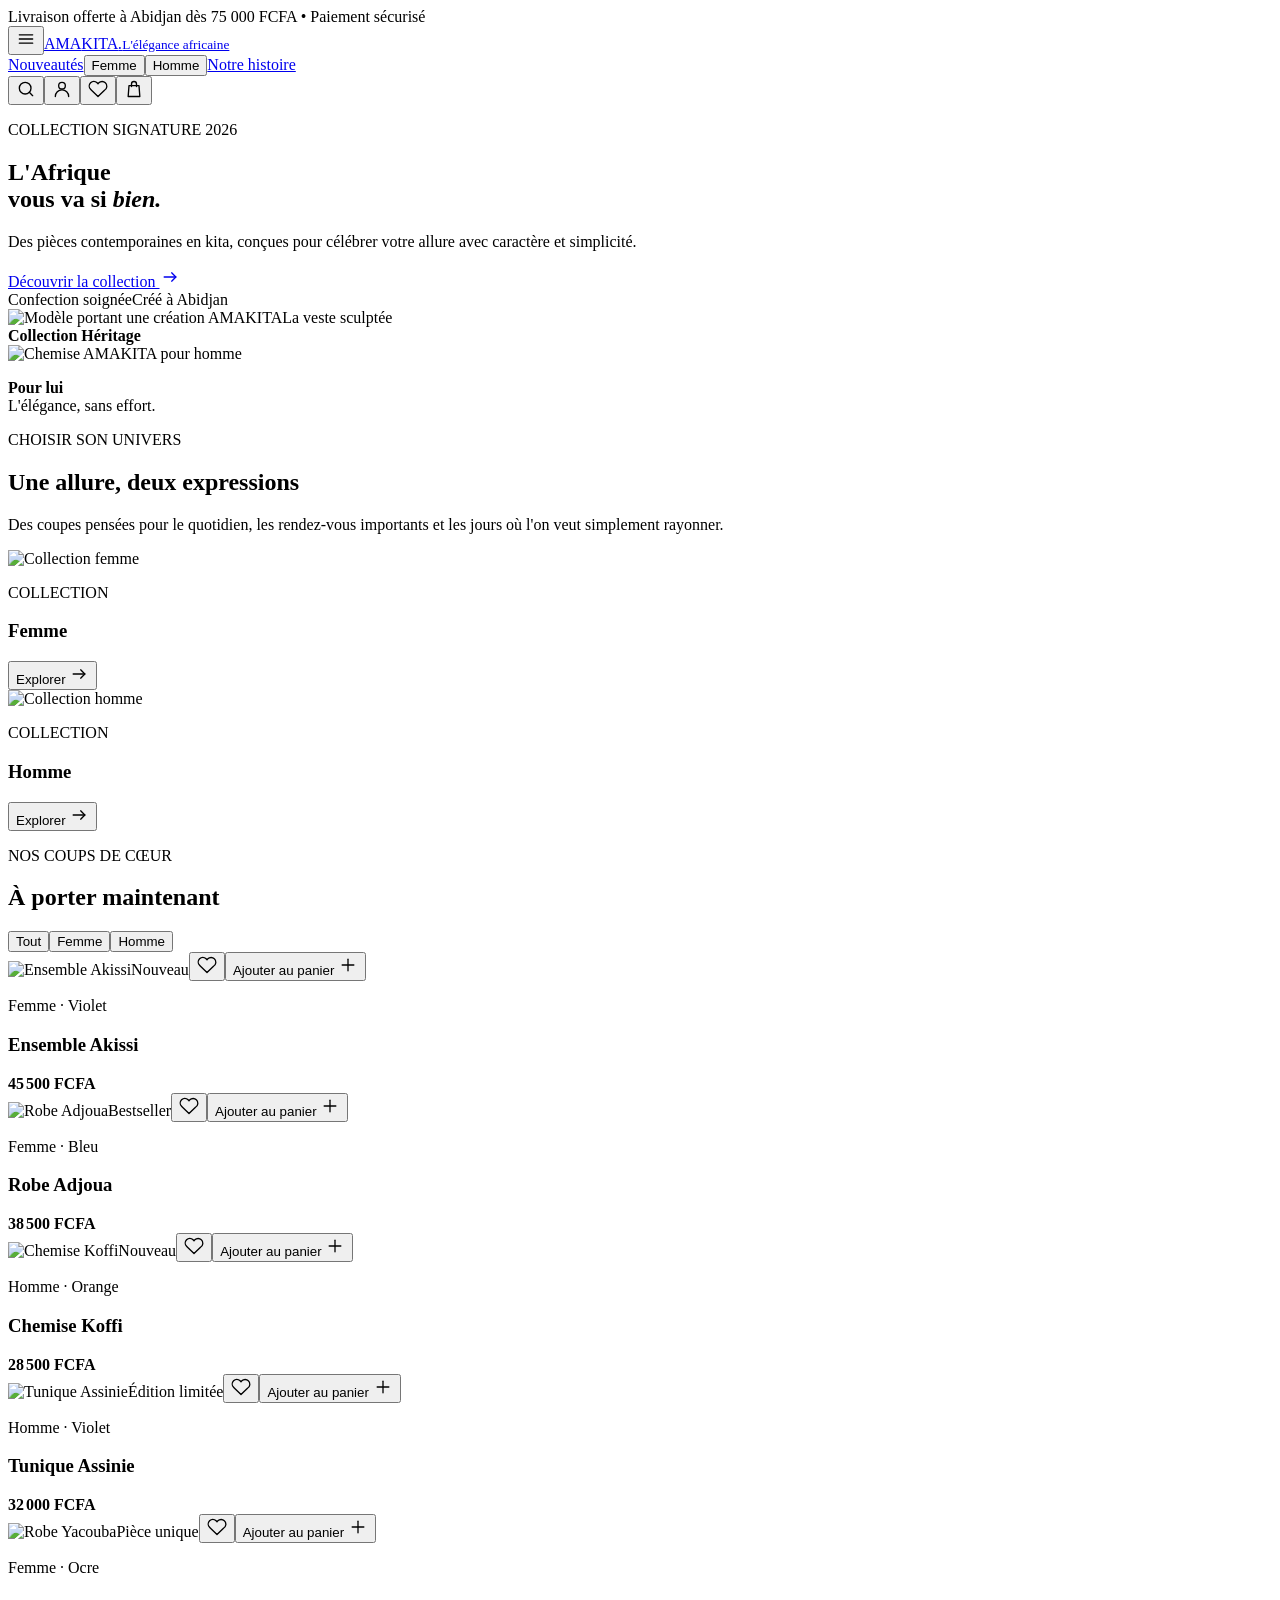
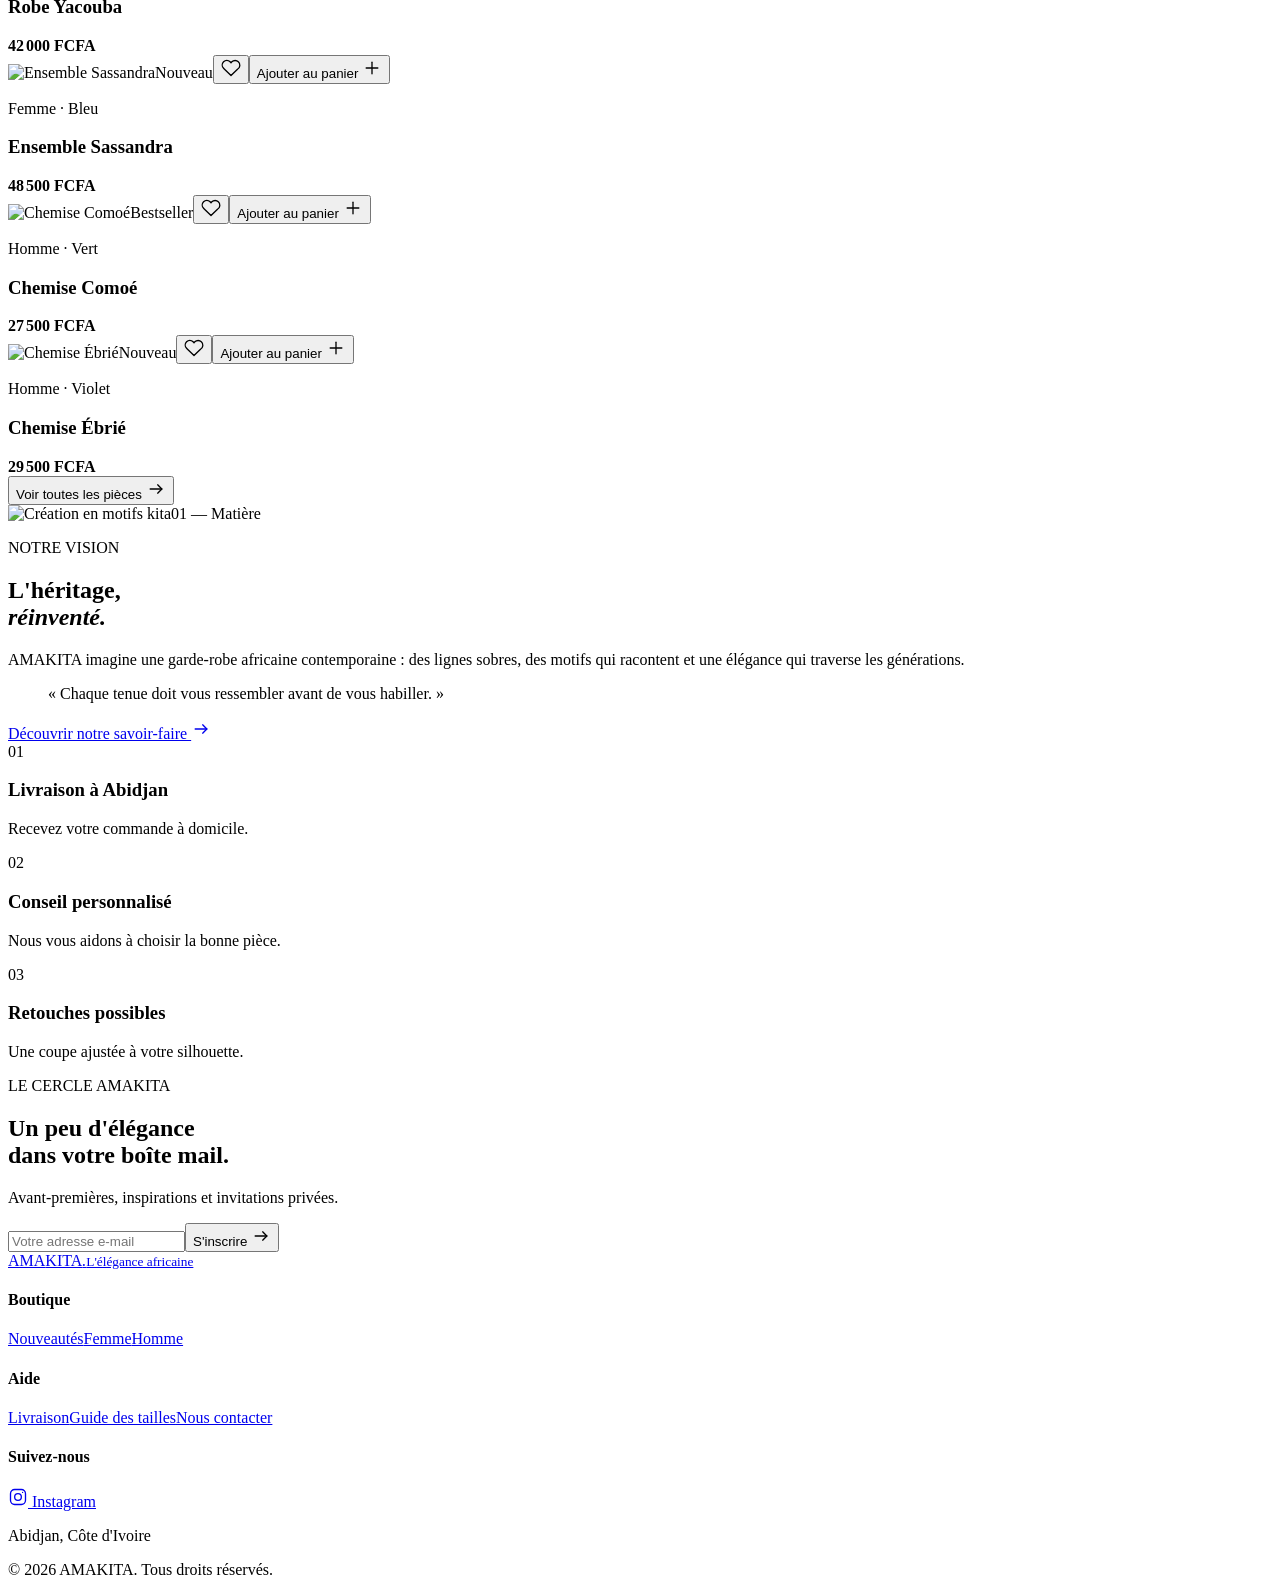
==== commit 5c5c5e35: "Correction des images GitHub Pages" ====
--- a/index.html
+++ b/index.html
@@ -1 +1 @@
-<!DOCTYPE html><!--MH2IwzXAXVRE3_8o0TY0p--><html lang="fr"><head><meta charSet="utf-8"/><meta name="viewport" content="width=device-width, initial-scale=1"/><link rel="preload" as="image" href="/images/femme1.jpeg"/><link rel="preload" as="image" href="/images/homme1.jpeg"/><link rel="preload" as="image" href="/images/femme10.jpeg"/><link rel="preload" as="image" href="/images/homme16.jpeg"/><link rel="preload" as="image" href="/images/femme11.jpeg"/><link rel="preload" as="image" href="/images/femme3.jpeg"/><link rel="preload" as="image" href="/images/homme2.jpeg"/><link rel="preload" as="image" href="/images/homme8.jpeg"/><link rel="preload" as="image" href="/images/femme5.jpeg"/><link rel="preload" as="image" href="/images/femme8.jpeg"/><link rel="stylesheet" href="/Amakita/_next/static/css/10cdc0c48ce86d2c.css" data-precedence="next"/><link rel="preload" as="script" fetchPriority="low" href="/Amakita/_next/static/chunks/webpack-595eeeb2b12aeeba.js"/><script src="/Amakita/_next/static/chunks/4bd1b696-c023c6e3521b1417.js" async=""></script><script src="/Amakita/_next/static/chunks/255-e8ac7373f4d4834c.js" async=""></script><script src="/Amakita/_next/static/chunks/main-app-69269308934279db.js" async=""></script><script src="/Amakita/_next/static/chunks/app/page-cb66ad2521ba38af.js" async=""></script><link rel="preload" as="image" href="/images/homme4.jpeg"/><link rel="preload" as="image" href="/images/homme6.jpeg"/><link rel="preload" as="image" href="/images/femme7.jpeg"/><title>AMAKITA — L&#x27;élégance africaine</title><meta name="description" content="Mode africaine contemporaine pour femme et homme, pensée à Abidjan."/><script src="/Amakita/_next/static/chunks/polyfills-42372ed130431b0a.js" noModule=""></script></head><body><div hidden=""><!--$--><!--/$--></div><div class="announcement">Livraison offerte à Abidjan dès 75 000 FCFA <span>•</span> Paiement sécurisé</div><header class="header"><button class="mobile-menu" aria-label="Menu"><svg width="20" height="20" viewBox="0 0 24 24" fill="none" stroke="currentColor" stroke-width="1.6" stroke-linecap="round" stroke-linejoin="round" aria-hidden="true"><path d="M4 7h16"></path><path d="M4 12h16"></path><path d="M4 17h16"></path></svg></button><a class="brand" href="#top"><span>AMA</span>KITA<i>.</i><small>L&#x27;élégance africaine</small></a><nav class="nav"><a href="#nouveautes">Nouveautés</a><button>Femme</button><button>Homme</button><a href="#histoire">Notre histoire</a></nav><div class="actions"><button aria-label="Rechercher"><svg width="20" height="20" viewBox="0 0 24 24" fill="none" stroke="currentColor" stroke-width="1.6" stroke-linecap="round" stroke-linejoin="round" aria-hidden="true"><circle cx="11" cy="11" r="7"></circle><path d="m20 20-4-4"></path></svg></button><button class="desktop-only" aria-label="Compte"><svg width="20" height="20" viewBox="0 0 24 24" fill="none" stroke="currentColor" stroke-width="1.6" stroke-linecap="round" stroke-linejoin="round" aria-hidden="true"><circle cx="12" cy="8" r="4"></circle><path d="M4 21a8 8 0 0 1 16 0"></path></svg></button><button class="desktop-only" aria-label="Favoris"><svg width="20" height="20" viewBox="0 0 24 24" fill="none" stroke="currentColor" stroke-width="1.6" stroke-linecap="round" stroke-linejoin="round" aria-hidden="true"><path d="M20.8 4.6a5.5 5.5 0 0 0-7.8 0L12 5.7l-1.1-1.1a5.5 5.5 0 0 0-7.8 7.8l1.1 1.1L12 21l7.8-7.5a5.5 5.5 0 0 0 1-8.9Z"></path></svg><b></b></button><button aria-label="Panier"><svg width="20" height="20" viewBox="0 0 24 24" fill="none" stroke="currentColor" stroke-width="1.6" stroke-linecap="round" stroke-linejoin="round" aria-hidden="true"><path d="M6 8h12l1 13H5L6 8Z"></path><path d="M9 9V6a3 3 0 0 1 6 0v3"></path></svg><b></b></button></div></header><main id="top"><section class="hero"><div class="hero-copy"><p class="eyebrow">COLLECTION SIGNATURE 2026</p><h1>L&#x27;Afrique<br/>vous va si <em>bien.</em></h1><p>Des pièces contemporaines en kita, conçues pour célébrer votre allure avec caractère et simplicité.</p><a class="primary" href="#collection">Découvrir la collection <svg width="20" height="20" viewBox="0 0 24 24" fill="none" stroke="currentColor" stroke-width="1.6" stroke-linecap="round" stroke-linejoin="round" aria-hidden="true"><path d="M5 12h14"></path><path d="m14 7 5 5-5 5"></path></svg></a><div class="hero-notes"><span>Confection soignée</span><span>Créé à Abidjan</span></div></div><div class="hero-image"><img src="/images/femme1.jpeg" alt="Modèle portant une création AMAKITA"/><span class="image-tag">La veste sculptée<br/><b>Collection Héritage</b></span></div><div class="hero-side"><img src="/images/homme1.jpeg" alt="Chemise AMAKITA pour homme"/><p><b>Pour lui</b><br/>L&#x27;élégance, sans effort.</p></div></section><section class="categories" id="nouveautes"><div class="section-heading"><div><p class="eyebrow">CHOISIR SON UNIVERS</p><h2>Une allure, deux expressions</h2></div><p>Des coupes pensées pour le quotidien, les rendez-vous importants et les jours où l&#x27;on veut simplement rayonner.</p></div><div class="category-grid"><article class="category-card large"><img src="/images/femme10.jpeg" alt="Collection femme"/><div><p>COLLECTION</p><h3>Femme</h3><button>Explorer <svg width="20" height="20" viewBox="0 0 24 24" fill="none" stroke="currentColor" stroke-width="1.6" stroke-linecap="round" stroke-linejoin="round" aria-hidden="true"><path d="M5 12h14"></path><path d="m14 7 5 5-5 5"></path></svg></button></div></article><article class="category-card"><img src="/images/homme16.jpeg" alt="Collection homme"/><div><p>COLLECTION</p><h3>Homme</h3><button>Explorer <svg width="20" height="20" viewBox="0 0 24 24" fill="none" stroke="currentColor" stroke-width="1.6" stroke-linecap="round" stroke-linejoin="round" aria-hidden="true"><path d="M5 12h14"></path><path d="m14 7 5 5-5 5"></path></svg></button></div></article></div></section><section class="collection" id="collection"><div class="section-heading collection-head"><div><p class="eyebrow">NOS COUPS DE CŒUR</p><h2>À porter maintenant</h2></div><div class="filters"><button class="active">Tout</button><button class="">Femme</button><button class="">Homme</button></div></div><div class="product-grid"><article class="product-card"><div class="product-image"><img src="/images/femme11.jpeg" alt="Ensemble Akissi"/><span>Nouveau</span><button class="favorite" aria-label="Ajouter aux favoris"><svg width="20" height="20" viewBox="0 0 24 24" fill="none" stroke="currentColor" stroke-width="1.6" stroke-linecap="round" stroke-linejoin="round" aria-hidden="true"><path d="M20.8 4.6a5.5 5.5 0 0 0-7.8 0L12 5.7l-1.1-1.1a5.5 5.5 0 0 0-7.8 7.8l1.1 1.1L12 21l7.8-7.5a5.5 5.5 0 0 0 1-8.9Z"></path></svg></button><button class="quick-add">Ajouter au panier <svg width="20" height="20" viewBox="0 0 24 24" fill="none" stroke="currentColor" stroke-width="1.6" stroke-linecap="round" stroke-linejoin="round" aria-hidden="true"><path d="M12 5v14"></path><path d="M5 12h14"></path></svg></button></div><div class="product-info"><div><p>Femme<!-- --> · <!-- -->Violet</p><h3>Ensemble Akissi</h3></div><b>45 500 FCFA</b></div></article><article class="product-card"><div class="product-image"><img src="/images/femme3.jpeg" alt="Robe Adjoua"/><span>Bestseller</span><button class="favorite" aria-label="Ajouter aux favoris"><svg width="20" height="20" viewBox="0 0 24 24" fill="none" stroke="currentColor" stroke-width="1.6" stroke-linecap="round" stroke-linejoin="round" aria-hidden="true"><path d="M20.8 4.6a5.5 5.5 0 0 0-7.8 0L12 5.7l-1.1-1.1a5.5 5.5 0 0 0-7.8 7.8l1.1 1.1L12 21l7.8-7.5a5.5 5.5 0 0 0 1-8.9Z"></path></svg></button><button class="quick-add">Ajouter au panier <svg width="20" height="20" viewBox="0 0 24 24" fill="none" stroke="currentColor" stroke-width="1.6" stroke-linecap="round" stroke-linejoin="round" aria-hidden="true"><path d="M12 5v14"></path><path d="M5 12h14"></path></svg></button></div><div class="product-info"><div><p>Femme<!-- --> · <!-- -->Bleu</p><h3>Robe Adjoua</h3></div><b>38 500 FCFA</b></div></article><article class="product-card"><div class="product-image"><img src="/images/homme2.jpeg" alt="Chemise Koffi"/><span>Nouveau</span><button class="favorite" aria-label="Ajouter aux favoris"><svg width="20" height="20" viewBox="0 0 24 24" fill="none" stroke="currentColor" stroke-width="1.6" stroke-linecap="round" stroke-linejoin="round" aria-hidden="true"><path d="M20.8 4.6a5.5 5.5 0 0 0-7.8 0L12 5.7l-1.1-1.1a5.5 5.5 0 0 0-7.8 7.8l1.1 1.1L12 21l7.8-7.5a5.5 5.5 0 0 0 1-8.9Z"></path></svg></button><button class="quick-add">Ajouter au panier <svg width="20" height="20" viewBox="0 0 24 24" fill="none" stroke="currentColor" stroke-width="1.6" stroke-linecap="round" stroke-linejoin="round" aria-hidden="true"><path d="M12 5v14"></path><path d="M5 12h14"></path></svg></button></div><div class="product-info"><div><p>Homme<!-- --> · <!-- -->Orange</p><h3>Chemise Koffi</h3></div><b>28 500 FCFA</b></div></article><article class="product-card"><div class="product-image"><img src="/images/homme8.jpeg" alt="Tunique Assinie"/><span>Édition limitée</span><button class="favorite" aria-label="Ajouter aux favoris"><svg width="20" height="20" viewBox="0 0 24 24" fill="none" stroke="currentColor" stroke-width="1.6" stroke-linecap="round" stroke-linejoin="round" aria-hidden="true"><path d="M20.8 4.6a5.5 5.5 0 0 0-7.8 0L12 5.7l-1.1-1.1a5.5 5.5 0 0 0-7.8 7.8l1.1 1.1L12 21l7.8-7.5a5.5 5.5 0 0 0 1-8.9Z"></path></svg></button><button class="quick-add">Ajouter au panier <svg width="20" height="20" viewBox="0 0 24 24" fill="none" stroke="currentColor" stroke-width="1.6" stroke-linecap="round" stroke-linejoin="round" aria-hidden="true"><path d="M12 5v14"></path><path d="M5 12h14"></path></svg></button></div><div class="product-info"><div><p>Homme<!-- --> · <!-- -->Violet</p><h3>Tunique Assinie</h3></div><b>32 000 FCFA</b></div></article><article class="product-card"><div class="product-image"><img src="/images/femme5.jpeg" alt="Robe Yacouba"/><span>Pièce unique</span><button class="favorite" aria-label="Ajouter aux favoris"><svg width="20" height="20" viewBox="0 0 24 24" fill="none" stroke="currentColor" stroke-width="1.6" stroke-linecap="round" stroke-linejoin="round" aria-hidden="true"><path d="M20.8 4.6a5.5 5.5 0 0 0-7.8 0L12 5.7l-1.1-1.1a5.5 5.5 0 0 0-7.8 7.8l1.1 1.1L12 21l7.8-7.5a5.5 5.5 0 0 0 1-8.9Z"></path></svg></button><button class="quick-add">Ajouter au panier <svg width="20" height="20" viewBox="0 0 24 24" fill="none" stroke="currentColor" stroke-width="1.6" stroke-linecap="round" stroke-linejoin="round" aria-hidden="true"><path d="M12 5v14"></path><path d="M5 12h14"></path></svg></button></div><div class="product-info"><div><p>Femme<!-- --> · <!-- -->Ocre</p><h3>Robe Yacouba</h3></div><b>42 000 FCFA</b></div></article><article class="product-card"><div class="product-image"><img src="/images/femme8.jpeg" alt="Ensemble Sassandra"/><span>Nouveau</span><button class="favorite" aria-label="Ajouter aux favoris"><svg width="20" height="20" viewBox="0 0 24 24" fill="none" stroke="currentColor" stroke-width="1.6" stroke-linecap="round" stroke-linejoin="round" aria-hidden="true"><path d="M20.8 4.6a5.5 5.5 0 0 0-7.8 0L12 5.7l-1.1-1.1a5.5 5.5 0 0 0-7.8 7.8l1.1 1.1L12 21l7.8-7.5a5.5 5.5 0 0 0 1-8.9Z"></path></svg></button><button class="quick-add">Ajouter au panier <svg width="20" height="20" viewBox="0 0 24 24" fill="none" stroke="currentColor" stroke-width="1.6" stroke-linecap="round" stroke-linejoin="round" aria-hidden="true"><path d="M12 5v14"></path><path d="M5 12h14"></path></svg></button></div><div class="product-info"><div><p>Femme<!-- --> · <!-- -->Bleu</p><h3>Ensemble Sassandra</h3></div><b>48 500 FCFA</b></div></article><article class="product-card"><div class="product-image"><img src="/images/homme4.jpeg" alt="Chemise Comoé"/><span>Bestseller</span><button class="favorite" aria-label="Ajouter aux favoris"><svg width="20" height="20" viewBox="0 0 24 24" fill="none" stroke="currentColor" stroke-width="1.6" stroke-linecap="round" stroke-linejoin="round" aria-hidden="true"><path d="M20.8 4.6a5.5 5.5 0 0 0-7.8 0L12 5.7l-1.1-1.1a5.5 5.5 0 0 0-7.8 7.8l1.1 1.1L12 21l7.8-7.5a5.5 5.5 0 0 0 1-8.9Z"></path></svg></button><button class="quick-add">Ajouter au panier <svg width="20" height="20" viewBox="0 0 24 24" fill="none" stroke="currentColor" stroke-width="1.6" stroke-linecap="round" stroke-linejoin="round" aria-hidden="true"><path d="M12 5v14"></path><path d="M5 12h14"></path></svg></button></div><div class="product-info"><div><p>Homme<!-- --> · <!-- -->Vert</p><h3>Chemise Comoé</h3></div><b>27 500 FCFA</b></div></article><article class="product-card"><div class="product-image"><img src="/images/homme6.jpeg" alt="Chemise Ébrié"/><span>Nouveau</span><button class="favorite" aria-label="Ajouter aux favoris"><svg width="20" height="20" viewBox="0 0 24 24" fill="none" stroke="currentColor" stroke-width="1.6" stroke-linecap="round" stroke-linejoin="round" aria-hidden="true"><path d="M20.8 4.6a5.5 5.5 0 0 0-7.8 0L12 5.7l-1.1-1.1a5.5 5.5 0 0 0-7.8 7.8l1.1 1.1L12 21l7.8-7.5a5.5 5.5 0 0 0 1-8.9Z"></path></svg></button><button class="quick-add">Ajouter au panier <svg width="20" height="20" viewBox="0 0 24 24" fill="none" stroke="currentColor" stroke-width="1.6" stroke-linecap="round" stroke-linejoin="round" aria-hidden="true"><path d="M12 5v14"></path><path d="M5 12h14"></path></svg></button></div><div class="product-info"><div><p>Homme<!-- --> · <!-- -->Violet</p><h3>Chemise Ébrié</h3></div><b>29 500 FCFA</b></div></article></div><button class="outline">Voir toutes les pièces <svg width="20" height="20" viewBox="0 0 24 24" fill="none" stroke="currentColor" stroke-width="1.6" stroke-linecap="round" stroke-linejoin="round" aria-hidden="true"><path d="M5 12h14"></path><path d="m14 7 5 5-5 5"></path></svg></button></section><section class="story" id="histoire"><div class="story-image"><img src="/images/femme7.jpeg" alt="Création en motifs kita"/><span>01 — Matière</span></div><div class="story-copy"><p class="eyebrow">NOTRE VISION</p><h2>L&#x27;héritage,<br/><em>réinventé.</em></h2><p>AMAKITA imagine une garde-robe africaine contemporaine : des lignes sobres, des motifs qui racontent et une élégance qui traverse les générations.</p><blockquote>« Chaque tenue doit vous ressembler avant de vous habiller. »</blockquote><a href="#collection">Découvrir notre savoir-faire <svg width="20" height="20" viewBox="0 0 24 24" fill="none" stroke="currentColor" stroke-width="1.6" stroke-linecap="round" stroke-linejoin="round" aria-hidden="true"><path d="M5 12h14"></path><path d="m14 7 5 5-5 5"></path></svg></a></div></section><section class="services"><div><span>01</span><h3>Livraison à Abidjan</h3><p>Recevez votre commande à domicile.</p></div><div><span>02</span><h3>Conseil personnalisé</h3><p>Nous vous aidons à choisir la bonne pièce.</p></div><div><span>03</span><h3>Retouches possibles</h3><p>Une coupe ajustée à votre silhouette.</p></div></section><section class="newsletter"><p class="eyebrow">LE CERCLE AMAKITA</p><h2>Un peu d&#x27;élégance<br/>dans votre boîte mail.</h2><p>Avant-premières, inspirations et invitations privées.</p><form><input type="email" placeholder="Votre adresse e-mail" required=""/><button>S&#x27;inscrire <svg width="20" height="20" viewBox="0 0 24 24" fill="none" stroke="currentColor" stroke-width="1.6" stroke-linecap="round" stroke-linejoin="round" aria-hidden="true"><path d="M5 12h14"></path><path d="m14 7 5 5-5 5"></path></svg></button></form></section></main><footer><a class="brand light" href="#top"><span>AMA</span>KITA<i>.</i><small>L&#x27;élégance africaine</small></a><div><h4>Boutique</h4><a href="#collection">Nouveautés</a><a href="#collection">Femme</a><a href="#collection">Homme</a></div><div><h4>Aide</h4><a href="#">Livraison</a><a href="#">Guide des tailles</a><a href="#">Nous contacter</a></div><div><h4>Suivez-nous</h4><a href="#"><svg width="20" height="20" viewBox="0 0 24 24" fill="none" stroke="currentColor" stroke-width="1.6" stroke-linecap="round" stroke-linejoin="round" aria-hidden="true"><rect x="3" y="3" width="18" height="18" rx="5"></rect><circle cx="12" cy="12" r="4"></circle><path d="M17.5 6.5h.01"></path></svg> Instagram</a><p>Abidjan, Côte d&#x27;Ivoire</p></div><p class="copyright">© 2026 AMAKITA. Tous droits réservés.</p></footer><!--$--><!--/$--><script src="/Amakita/_next/static/chunks/webpack-595eeeb2b12aeeba.js" id="_R_" async=""></script><script>(self.__next_f=self.__next_f||[]).push([0])</script><script>self.__next_f.push([1,"1:\"$Sreact.fragment\"\n2:I[9766,[],\"\"]\n3:I[8924,[],\"\"]\n4:I[1959,[],\"ClientPageRoot\"]\n5:I[7544,[\"974\",\"static/chunks/app/page-cb66ad2521ba38af.js\"],\"default\"]\n8:I[4431,[],\"OutletBoundary\"]\na:I[5278,[],\"AsyncMetadataOutlet\"]\nc:I[4431,[],\"ViewportBoundary\"]\ne:I[4431,[],\"MetadataBoundary\"]\nf:\"$Sreact.suspense\"\n11:I[7150,[],\"\"]\n:HL[\"/Amakita/_next/static/css/10cdc0c48ce86d2c.css\",\"style\"]\n"])</script><script>self.__next_f.push([1,"0:{\"P\":null,\"b\":\"MH2IwzXAXVRE3_8o0TY0p\",\"p\":\"/Amakita\",\"c\":[\"\",\"\"],\"i\":false,\"f\":[[[\"\",{\"children\":[\"__PAGE__\",{}]},\"$undefined\",\"$undefined\",true],[\"\",[\"$\",\"$1\",\"c\",{\"children\":[[[\"$\",\"link\",\"0\",{\"rel\":\"stylesheet\",\"href\":\"/Amakita/_next/static/css/10cdc0c48ce86d2c.css\",\"precedence\":\"next\",\"crossOrigin\":\"$undefined\",\"nonce\":\"$undefined\"}]],[\"$\",\"html\",null,{\"lang\":\"fr\",\"children\":[\"$\",\"body\",null,{\"children\":[\"$\",\"$L2\",null,{\"parallelRouterKey\":\"children\",\"error\":\"$undefined\",\"errorStyles\":\"$undefined\",\"errorScripts\":\"$undefined\",\"template\":[\"$\",\"$L3\",null,{}],\"templateStyles\":\"$undefined\",\"templateScripts\":\"$undefined\",\"notFound\":[[[\"$\",\"title\",null,{\"children\":\"404: This page could not be found.\"}],[\"$\",\"div\",null,{\"style\":{\"fontFamily\":\"system-ui,\\\"Segoe UI\\\",Roboto,Helvetica,Arial,sans-serif,\\\"Apple Color Emoji\\\",\\\"Segoe UI Emoji\\\"\",\"height\":\"100vh\",\"textAlign\":\"center\",\"display\":\"flex\",\"flexDirection\":\"column\",\"alignItems\":\"center\",\"justifyContent\":\"center\"},\"children\":[\"$\",\"div\",null,{\"children\":[[\"$\",\"style\",null,{\"dangerouslySetInnerHTML\":{\"__html\":\"body{color:#000;background:#fff;margin:0}.next-error-h1{border-right:1px solid rgba(0,0,0,.3)}@media (prefers-color-scheme:dark){body{color:#fff;background:#000}.next-error-h1{border-right:1px solid rgba(255,255,255,.3)}}\"}}],[\"$\",\"h1\",null,{\"className\":\"next-error-h1\",\"style\":{\"display\":\"inline-block\",\"margin\":\"0 20px 0 0\",\"padding\":\"0 23px 0 0\",\"fontSize\":24,\"fontWeight\":500,\"verticalAlign\":\"top\",\"lineHeight\":\"49px\"},\"children\":404}],[\"$\",\"div\",null,{\"style\":{\"display\":\"inline-block\"},\"children\":[\"$\",\"h2\",null,{\"style\":{\"fontSize\":14,\"fontWeight\":400,\"lineHeight\":\"49px\",\"margin\":0},\"children\":\"This page could not be found.\"}]}]]}]}]],[]],\"forbidden\":\"$undefined\",\"unauthorized\":\"$undefined\"}]}]}]]}],{\"children\":[\"__PAGE__\",[\"$\",\"$1\",\"c\",{\"children\":[[\"$\",\"$L4\",null,{\"Component\":\"$5\",\"searchParams\":{},\"params\":{},\"promises\":[\"$@6\",\"$@7\"]}],null,[\"$\",\"$L8\",null,{\"children\":[\"$L9\",[\"$\",\"$La\",null,{\"promise\":\"$@b\"}]]}]]}],{},null,false]},null,false],[\"$\",\"$1\",\"h\",{\"children\":[null,[[\"$\",\"$Lc\",null,{\"children\":\"$Ld\"}],null],[\"$\",\"$Le\",null,{\"children\":[\"$\",\"div\",null,{\"hidden\":true,\"children\":[\"$\",\"$f\",null,{\"fallback\":null,\"children\":\"$L10\"}]}]}]]}],false]],\"m\":\"$undefined\",\"G\":[\"$11\",[]],\"s\":false,\"S\":true}\n"])</script><script>self.__next_f.push([1,"6:{}\n7:\"$0:f:0:1:2:children:1:props:children:0:props:params\"\n"])</script><script>self.__next_f.push([1,"d:[[\"$\",\"meta\",\"0\",{\"charSet\":\"utf-8\"}],[\"$\",\"meta\",\"1\",{\"name\":\"viewport\",\"content\":\"width=device-width, initial-scale=1\"}]]\n9:null\n"])</script><script>self.__next_f.push([1,"b:{\"metadata\":[[\"$\",\"title\",\"0\",{\"children\":\"AMAKITA — L'élégance africaine\"}],[\"$\",\"meta\",\"1\",{\"name\":\"description\",\"content\":\"Mode africaine contemporaine pour femme et homme, pensée à Abidjan.\"}]],\"error\":null,\"digest\":\"$undefined\"}\n"])</script><script>self.__next_f.push([1,"10:\"$b:metadata\"\n"])</script></body></html>+<!DOCTYPE html><!--yVpuI45S8Mm3GEQNLHj2Z--><html lang="fr"><head><meta charSet="utf-8"/><meta name="viewport" content="width=device-width, initial-scale=1"/><link rel="preload" as="image" href="/Amakita/images/femme1.jpeg"/><link rel="preload" as="image" href="/Amakita/images/homme1.jpeg"/><link rel="preload" as="image" href="/Amakita/images/femme10.jpeg"/><link rel="preload" as="image" href="/Amakita/images/homme16.jpeg"/><link rel="preload" as="image" href="/Amakita/images/femme11.jpeg"/><link rel="preload" as="image" href="/Amakita/images/femme3.jpeg"/><link rel="preload" as="image" href="/Amakita/images/homme2.jpeg"/><link rel="preload" as="image" href="/Amakita/images/homme8.jpeg"/><link rel="preload" as="image" href="/Amakita/images/femme5.jpeg"/><link rel="preload" as="image" href="/Amakita/images/femme8.jpeg"/><link rel="stylesheet" href="/Amakita/_next/static/css/10cdc0c48ce86d2c.css" data-precedence="next"/><link rel="preload" as="script" fetchPriority="low" href="/Amakita/_next/static/chunks/webpack-595eeeb2b12aeeba.js"/><script src="/Amakita/_next/static/chunks/4bd1b696-c023c6e3521b1417.js" async=""></script><script src="/Amakita/_next/static/chunks/255-e8ac7373f4d4834c.js" async=""></script><script src="/Amakita/_next/static/chunks/main-app-69269308934279db.js" async=""></script><script src="/Amakita/_next/static/chunks/app/page-00a073478bb550b3.js" async=""></script><link rel="preload" as="image" href="/Amakita/images/homme4.jpeg"/><link rel="preload" as="image" href="/Amakita/images/homme6.jpeg"/><link rel="preload" as="image" href="/Amakita/images/femme7.jpeg"/><title>AMAKITA — L&#x27;élégance africaine</title><meta name="description" content="Mode africaine contemporaine pour femme et homme, pensée à Abidjan."/><script src="/Amakita/_next/static/chunks/polyfills-42372ed130431b0a.js" noModule=""></script></head><body><div hidden=""><!--$--><!--/$--></div><div class="announcement">Livraison offerte à Abidjan dès 75 000 FCFA <span>•</span> Paiement sécurisé</div><header class="header"><button class="mobile-menu" aria-label="Menu"><svg width="20" height="20" viewBox="0 0 24 24" fill="none" stroke="currentColor" stroke-width="1.6" stroke-linecap="round" stroke-linejoin="round" aria-hidden="true"><path d="M4 7h16"></path><path d="M4 12h16"></path><path d="M4 17h16"></path></svg></button><a class="brand" href="#top"><span>AMA</span>KITA<i>.</i><small>L&#x27;élégance africaine</small></a><nav class="nav"><a href="#nouveautes">Nouveautés</a><button>Femme</button><button>Homme</button><a href="#histoire">Notre histoire</a></nav><div class="actions"><button aria-label="Rechercher"><svg width="20" height="20" viewBox="0 0 24 24" fill="none" stroke="currentColor" stroke-width="1.6" stroke-linecap="round" stroke-linejoin="round" aria-hidden="true"><circle cx="11" cy="11" r="7"></circle><path d="m20 20-4-4"></path></svg></button><button class="desktop-only" aria-label="Compte"><svg width="20" height="20" viewBox="0 0 24 24" fill="none" stroke="currentColor" stroke-width="1.6" stroke-linecap="round" stroke-linejoin="round" aria-hidden="true"><circle cx="12" cy="8" r="4"></circle><path d="M4 21a8 8 0 0 1 16 0"></path></svg></button><button class="desktop-only" aria-label="Favoris"><svg width="20" height="20" viewBox="0 0 24 24" fill="none" stroke="currentColor" stroke-width="1.6" stroke-linecap="round" stroke-linejoin="round" aria-hidden="true"><path d="M20.8 4.6a5.5 5.5 0 0 0-7.8 0L12 5.7l-1.1-1.1a5.5 5.5 0 0 0-7.8 7.8l1.1 1.1L12 21l7.8-7.5a5.5 5.5 0 0 0 1-8.9Z"></path></svg><b></b></button><button aria-label="Panier"><svg width="20" height="20" viewBox="0 0 24 24" fill="none" stroke="currentColor" stroke-width="1.6" stroke-linecap="round" stroke-linejoin="round" aria-hidden="true"><path d="M6 8h12l1 13H5L6 8Z"></path><path d="M9 9V6a3 3 0 0 1 6 0v3"></path></svg><b></b></button></div></header><main id="top"><section class="hero"><div class="hero-copy"><p class="eyebrow">COLLECTION SIGNATURE 2026</p><h1>L&#x27;Afrique<br/>vous va si <em>bien.</em></h1><p>Des pièces contemporaines en kita, conçues pour célébrer votre allure avec caractère et simplicité.</p><a class="primary" href="#collection">Découvrir la collection <svg width="20" height="20" viewBox="0 0 24 24" fill="none" stroke="currentColor" stroke-width="1.6" stroke-linecap="round" stroke-linejoin="round" aria-hidden="true"><path d="M5 12h14"></path><path d="m14 7 5 5-5 5"></path></svg></a><div class="hero-notes"><span>Confection soignée</span><span>Créé à Abidjan</span></div></div><div class="hero-image"><img src="/Amakita/images/femme1.jpeg" alt="Modèle portant une création AMAKITA"/><span class="image-tag">La veste sculptée<br/><b>Collection Héritage</b></span></div><div class="hero-side"><img src="/Amakita/images/homme1.jpeg" alt="Chemise AMAKITA pour homme"/><p><b>Pour lui</b><br/>L&#x27;élégance, sans effort.</p></div></section><section class="categories" id="nouveautes"><div class="section-heading"><div><p class="eyebrow">CHOISIR SON UNIVERS</p><h2>Une allure, deux expressions</h2></div><p>Des coupes pensées pour le quotidien, les rendez-vous importants et les jours où l&#x27;on veut simplement rayonner.</p></div><div class="category-grid"><article class="category-card large"><img src="/Amakita/images/femme10.jpeg" alt="Collection femme"/><div><p>COLLECTION</p><h3>Femme</h3><button>Explorer <svg width="20" height="20" viewBox="0 0 24 24" fill="none" stroke="currentColor" stroke-width="1.6" stroke-linecap="round" stroke-linejoin="round" aria-hidden="true"><path d="M5 12h14"></path><path d="m14 7 5 5-5 5"></path></svg></button></div></article><article class="category-card"><img src="/Amakita/images/homme16.jpeg" alt="Collection homme"/><div><p>COLLECTION</p><h3>Homme</h3><button>Explorer <svg width="20" height="20" viewBox="0 0 24 24" fill="none" stroke="currentColor" stroke-width="1.6" stroke-linecap="round" stroke-linejoin="round" aria-hidden="true"><path d="M5 12h14"></path><path d="m14 7 5 5-5 5"></path></svg></button></div></article></div></section><section class="collection" id="collection"><div class="section-heading collection-head"><div><p class="eyebrow">NOS COUPS DE CŒUR</p><h2>À porter maintenant</h2></div><div class="filters"><button class="active">Tout</button><button class="">Femme</button><button class="">Homme</button></div></div><div class="product-grid"><article class="product-card"><div class="product-image"><img src="/Amakita/images/femme11.jpeg" alt="Ensemble Akissi"/><span>Nouveau</span><button class="favorite" aria-label="Ajouter aux favoris"><svg width="20" height="20" viewBox="0 0 24 24" fill="none" stroke="currentColor" stroke-width="1.6" stroke-linecap="round" stroke-linejoin="round" aria-hidden="true"><path d="M20.8 4.6a5.5 5.5 0 0 0-7.8 0L12 5.7l-1.1-1.1a5.5 5.5 0 0 0-7.8 7.8l1.1 1.1L12 21l7.8-7.5a5.5 5.5 0 0 0 1-8.9Z"></path></svg></button><button class="quick-add">Ajouter au panier <svg width="20" height="20" viewBox="0 0 24 24" fill="none" stroke="currentColor" stroke-width="1.6" stroke-linecap="round" stroke-linejoin="round" aria-hidden="true"><path d="M12 5v14"></path><path d="M5 12h14"></path></svg></button></div><div class="product-info"><div><p>Femme<!-- --> · <!-- -->Violet</p><h3>Ensemble Akissi</h3></div><b>45 500 FCFA</b></div></article><article class="product-card"><div class="product-image"><img src="/Amakita/images/femme3.jpeg" alt="Robe Adjoua"/><span>Bestseller</span><button class="favorite" aria-label="Ajouter aux favoris"><svg width="20" height="20" viewBox="0 0 24 24" fill="none" stroke="currentColor" stroke-width="1.6" stroke-linecap="round" stroke-linejoin="round" aria-hidden="true"><path d="M20.8 4.6a5.5 5.5 0 0 0-7.8 0L12 5.7l-1.1-1.1a5.5 5.5 0 0 0-7.8 7.8l1.1 1.1L12 21l7.8-7.5a5.5 5.5 0 0 0 1-8.9Z"></path></svg></button><button class="quick-add">Ajouter au panier <svg width="20" height="20" viewBox="0 0 24 24" fill="none" stroke="currentColor" stroke-width="1.6" stroke-linecap="round" stroke-linejoin="round" aria-hidden="true"><path d="M12 5v14"></path><path d="M5 12h14"></path></svg></button></div><div class="product-info"><div><p>Femme<!-- --> · <!-- -->Bleu</p><h3>Robe Adjoua</h3></div><b>38 500 FCFA</b></div></article><article class="product-card"><div class="product-image"><img src="/Amakita/images/homme2.jpeg" alt="Chemise Koffi"/><span>Nouveau</span><button class="favorite" aria-label="Ajouter aux favoris"><svg width="20" height="20" viewBox="0 0 24 24" fill="none" stroke="currentColor" stroke-width="1.6" stroke-linecap="round" stroke-linejoin="round" aria-hidden="true"><path d="M20.8 4.6a5.5 5.5 0 0 0-7.8 0L12 5.7l-1.1-1.1a5.5 5.5 0 0 0-7.8 7.8l1.1 1.1L12 21l7.8-7.5a5.5 5.5 0 0 0 1-8.9Z"></path></svg></button><button class="quick-add">Ajouter au panier <svg width="20" height="20" viewBox="0 0 24 24" fill="none" stroke="currentColor" stroke-width="1.6" stroke-linecap="round" stroke-linejoin="round" aria-hidden="true"><path d="M12 5v14"></path><path d="M5 12h14"></path></svg></button></div><div class="product-info"><div><p>Homme<!-- --> · <!-- -->Orange</p><h3>Chemise Koffi</h3></div><b>28 500 FCFA</b></div></article><article class="product-card"><div class="product-image"><img src="/Amakita/images/homme8.jpeg" alt="Tunique Assinie"/><span>Édition limitée</span><button class="favorite" aria-label="Ajouter aux favoris"><svg width="20" height="20" viewBox="0 0 24 24" fill="none" stroke="currentColor" stroke-width="1.6" stroke-linecap="round" stroke-linejoin="round" aria-hidden="true"><path d="M20.8 4.6a5.5 5.5 0 0 0-7.8 0L12 5.7l-1.1-1.1a5.5 5.5 0 0 0-7.8 7.8l1.1 1.1L12 21l7.8-7.5a5.5 5.5 0 0 0 1-8.9Z"></path></svg></button><button class="quick-add">Ajouter au panier <svg width="20" height="20" viewBox="0 0 24 24" fill="none" stroke="currentColor" stroke-width="1.6" stroke-linecap="round" stroke-linejoin="round" aria-hidden="true"><path d="M12 5v14"></path><path d="M5 12h14"></path></svg></button></div><div class="product-info"><div><p>Homme<!-- --> · <!-- -->Violet</p><h3>Tunique Assinie</h3></div><b>32 000 FCFA</b></div></article><article class="product-card"><div class="product-image"><img src="/Amakita/images/femme5.jpeg" alt="Robe Yacouba"/><span>Pièce unique</span><button class="favorite" aria-label="Ajouter aux favoris"><svg width="20" height="20" viewBox="0 0 24 24" fill="none" stroke="currentColor" stroke-width="1.6" stroke-linecap="round" stroke-linejoin="round" aria-hidden="true"><path d="M20.8 4.6a5.5 5.5 0 0 0-7.8 0L12 5.7l-1.1-1.1a5.5 5.5 0 0 0-7.8 7.8l1.1 1.1L12 21l7.8-7.5a5.5 5.5 0 0 0 1-8.9Z"></path></svg></button><button class="quick-add">Ajouter au panier <svg width="20" height="20" viewBox="0 0 24 24" fill="none" stroke="currentColor" stroke-width="1.6" stroke-linecap="round" stroke-linejoin="round" aria-hidden="true"><path d="M12 5v14"></path><path d="M5 12h14"></path></svg></button></div><div class="product-info"><div><p>Femme<!-- --> · <!-- -->Ocre</p><h3>Robe Yacouba</h3></div><b>42 000 FCFA</b></div></article><article class="product-card"><div class="product-image"><img src="/Amakita/images/femme8.jpeg" alt="Ensemble Sassandra"/><span>Nouveau</span><button class="favorite" aria-label="Ajouter aux favoris"><svg width="20" height="20" viewBox="0 0 24 24" fill="none" stroke="currentColor" stroke-width="1.6" stroke-linecap="round" stroke-linejoin="round" aria-hidden="true"><path d="M20.8 4.6a5.5 5.5 0 0 0-7.8 0L12 5.7l-1.1-1.1a5.5 5.5 0 0 0-7.8 7.8l1.1 1.1L12 21l7.8-7.5a5.5 5.5 0 0 0 1-8.9Z"></path></svg></button><button class="quick-add">Ajouter au panier <svg width="20" height="20" viewBox="0 0 24 24" fill="none" stroke="currentColor" stroke-width="1.6" stroke-linecap="round" stroke-linejoin="round" aria-hidden="true"><path d="M12 5v14"></path><path d="M5 12h14"></path></svg></button></div><div class="product-info"><div><p>Femme<!-- --> · <!-- -->Bleu</p><h3>Ensemble Sassandra</h3></div><b>48 500 FCFA</b></div></article><article class="product-card"><div class="product-image"><img src="/Amakita/images/homme4.jpeg" alt="Chemise Comoé"/><span>Bestseller</span><button class="favorite" aria-label="Ajouter aux favoris"><svg width="20" height="20" viewBox="0 0 24 24" fill="none" stroke="currentColor" stroke-width="1.6" stroke-linecap="round" stroke-linejoin="round" aria-hidden="true"><path d="M20.8 4.6a5.5 5.5 0 0 0-7.8 0L12 5.7l-1.1-1.1a5.5 5.5 0 0 0-7.8 7.8l1.1 1.1L12 21l7.8-7.5a5.5 5.5 0 0 0 1-8.9Z"></path></svg></button><button class="quick-add">Ajouter au panier <svg width="20" height="20" viewBox="0 0 24 24" fill="none" stroke="currentColor" stroke-width="1.6" stroke-linecap="round" stroke-linejoin="round" aria-hidden="true"><path d="M12 5v14"></path><path d="M5 12h14"></path></svg></button></div><div class="product-info"><div><p>Homme<!-- --> · <!-- -->Vert</p><h3>Chemise Comoé</h3></div><b>27 500 FCFA</b></div></article><article class="product-card"><div class="product-image"><img src="/Amakita/images/homme6.jpeg" alt="Chemise Ébrié"/><span>Nouveau</span><button class="favorite" aria-label="Ajouter aux favoris"><svg width="20" height="20" viewBox="0 0 24 24" fill="none" stroke="currentColor" stroke-width="1.6" stroke-linecap="round" stroke-linejoin="round" aria-hidden="true"><path d="M20.8 4.6a5.5 5.5 0 0 0-7.8 0L12 5.7l-1.1-1.1a5.5 5.5 0 0 0-7.8 7.8l1.1 1.1L12 21l7.8-7.5a5.5 5.5 0 0 0 1-8.9Z"></path></svg></button><button class="quick-add">Ajouter au panier <svg width="20" height="20" viewBox="0 0 24 24" fill="none" stroke="currentColor" stroke-width="1.6" stroke-linecap="round" stroke-linejoin="round" aria-hidden="true"><path d="M12 5v14"></path><path d="M5 12h14"></path></svg></button></div><div class="product-info"><div><p>Homme<!-- --> · <!-- -->Violet</p><h3>Chemise Ébrié</h3></div><b>29 500 FCFA</b></div></article></div><button class="outline">Voir toutes les pièces <svg width="20" height="20" viewBox="0 0 24 24" fill="none" stroke="currentColor" stroke-width="1.6" stroke-linecap="round" stroke-linejoin="round" aria-hidden="true"><path d="M5 12h14"></path><path d="m14 7 5 5-5 5"></path></svg></button></section><section class="story" id="histoire"><div class="story-image"><img src="/Amakita/images/femme7.jpeg" alt="Création en motifs kita"/><span>01 — Matière</span></div><div class="story-copy"><p class="eyebrow">NOTRE VISION</p><h2>L&#x27;héritage,<br/><em>réinventé.</em></h2><p>AMAKITA imagine une garde-robe africaine contemporaine : des lignes sobres, des motifs qui racontent et une élégance qui traverse les générations.</p><blockquote>« Chaque tenue doit vous ressembler avant de vous habiller. »</blockquote><a href="#collection">Découvrir notre savoir-faire <svg width="20" height="20" viewBox="0 0 24 24" fill="none" stroke="currentColor" stroke-width="1.6" stroke-linecap="round" stroke-linejoin="round" aria-hidden="true"><path d="M5 12h14"></path><path d="m14 7 5 5-5 5"></path></svg></a></div></section><section class="services"><div><span>01</span><h3>Livraison à Abidjan</h3><p>Recevez votre commande à domicile.</p></div><div><span>02</span><h3>Conseil personnalisé</h3><p>Nous vous aidons à choisir la bonne pièce.</p></div><div><span>03</span><h3>Retouches possibles</h3><p>Une coupe ajustée à votre silhouette.</p></div></section><section class="newsletter"><p class="eyebrow">LE CERCLE AMAKITA</p><h2>Un peu d&#x27;élégance<br/>dans votre boîte mail.</h2><p>Avant-premières, inspirations et invitations privées.</p><form><input type="email" placeholder="Votre adresse e-mail" required=""/><button>S&#x27;inscrire <svg width="20" height="20" viewBox="0 0 24 24" fill="none" stroke="currentColor" stroke-width="1.6" stroke-linecap="round" stroke-linejoin="round" aria-hidden="true"><path d="M5 12h14"></path><path d="m14 7 5 5-5 5"></path></svg></button></form></section></main><footer><a class="brand light" href="#top"><span>AMA</span>KITA<i>.</i><small>L&#x27;élégance africaine</small></a><div><h4>Boutique</h4><a href="#collection">Nouveautés</a><a href="#collection">Femme</a><a href="#collection">Homme</a></div><div><h4>Aide</h4><a href="#">Livraison</a><a href="#">Guide des tailles</a><a href="#">Nous contacter</a></div><div><h4>Suivez-nous</h4><a href="#"><svg width="20" height="20" viewBox="0 0 24 24" fill="none" stroke="currentColor" stroke-width="1.6" stroke-linecap="round" stroke-linejoin="round" aria-hidden="true"><rect x="3" y="3" width="18" height="18" rx="5"></rect><circle cx="12" cy="12" r="4"></circle><path d="M17.5 6.5h.01"></path></svg> Instagram</a><p>Abidjan, Côte d&#x27;Ivoire</p></div><p class="copyright">© 2026 AMAKITA. Tous droits réservés.</p></footer><!--$--><!--/$--><script src="/Amakita/_next/static/chunks/webpack-595eeeb2b12aeeba.js" id="_R_" async=""></script><script>(self.__next_f=self.__next_f||[]).push([0])</script><script>self.__next_f.push([1,"1:\"$Sreact.fragment\"\n2:I[9766,[],\"\"]\n3:I[8924,[],\"\"]\n4:I[1959,[],\"ClientPageRoot\"]\n5:I[7544,[\"974\",\"static/chunks/app/page-00a073478bb550b3.js\"],\"default\"]\n8:I[4431,[],\"OutletBoundary\"]\na:I[5278,[],\"AsyncMetadataOutlet\"]\nc:I[4431,[],\"ViewportBoundary\"]\ne:I[4431,[],\"MetadataBoundary\"]\nf:\"$Sreact.suspense\"\n11:I[7150,[],\"\"]\n:HL[\"/Amakita/_next/static/css/10cdc0c48ce86d2c.css\",\"style\"]\n"])</script><script>self.__next_f.push([1,"0:{\"P\":null,\"b\":\"yVpuI45S8Mm3GEQNLHj2Z\",\"p\":\"/Amakita\",\"c\":[\"\",\"\"],\"i\":false,\"f\":[[[\"\",{\"children\":[\"__PAGE__\",{}]},\"$undefined\",\"$undefined\",true],[\"\",[\"$\",\"$1\",\"c\",{\"children\":[[[\"$\",\"link\",\"0\",{\"rel\":\"stylesheet\",\"href\":\"/Amakita/_next/static/css/10cdc0c48ce86d2c.css\",\"precedence\":\"next\",\"crossOrigin\":\"$undefined\",\"nonce\":\"$undefined\"}]],[\"$\",\"html\",null,{\"lang\":\"fr\",\"children\":[\"$\",\"body\",null,{\"children\":[\"$\",\"$L2\",null,{\"parallelRouterKey\":\"children\",\"error\":\"$undefined\",\"errorStyles\":\"$undefined\",\"errorScripts\":\"$undefined\",\"template\":[\"$\",\"$L3\",null,{}],\"templateStyles\":\"$undefined\",\"templateScripts\":\"$undefined\",\"notFound\":[[[\"$\",\"title\",null,{\"children\":\"404: This page could not be found.\"}],[\"$\",\"div\",null,{\"style\":{\"fontFamily\":\"system-ui,\\\"Segoe UI\\\",Roboto,Helvetica,Arial,sans-serif,\\\"Apple Color Emoji\\\",\\\"Segoe UI Emoji\\\"\",\"height\":\"100vh\",\"textAlign\":\"center\",\"display\":\"flex\",\"flexDirection\":\"column\",\"alignItems\":\"center\",\"justifyContent\":\"center\"},\"children\":[\"$\",\"div\",null,{\"children\":[[\"$\",\"style\",null,{\"dangerouslySetInnerHTML\":{\"__html\":\"body{color:#000;background:#fff;margin:0}.next-error-h1{border-right:1px solid rgba(0,0,0,.3)}@media (prefers-color-scheme:dark){body{color:#fff;background:#000}.next-error-h1{border-right:1px solid rgba(255,255,255,.3)}}\"}}],[\"$\",\"h1\",null,{\"className\":\"next-error-h1\",\"style\":{\"display\":\"inline-block\",\"margin\":\"0 20px 0 0\",\"padding\":\"0 23px 0 0\",\"fontSize\":24,\"fontWeight\":500,\"verticalAlign\":\"top\",\"lineHeight\":\"49px\"},\"children\":404}],[\"$\",\"div\",null,{\"style\":{\"display\":\"inline-block\"},\"children\":[\"$\",\"h2\",null,{\"style\":{\"fontSize\":14,\"fontWeight\":400,\"lineHeight\":\"49px\",\"margin\":0},\"children\":\"This page could not be found.\"}]}]]}]}]],[]],\"forbidden\":\"$undefined\",\"unauthorized\":\"$undefined\"}]}]}]]}],{\"children\":[\"__PAGE__\",[\"$\",\"$1\",\"c\",{\"children\":[[\"$\",\"$L4\",null,{\"Component\":\"$5\",\"searchParams\":{},\"params\":{},\"promises\":[\"$@6\",\"$@7\"]}],null,[\"$\",\"$L8\",null,{\"children\":[\"$L9\",[\"$\",\"$La\",null,{\"promise\":\"$@b\"}]]}]]}],{},null,false]},null,false],[\"$\",\"$1\",\"h\",{\"children\":[null,[[\"$\",\"$Lc\",null,{\"children\":\"$Ld\"}],null],[\"$\",\"$Le\",null,{\"children\":[\"$\",\"div\",null,{\"hidden\":true,\"children\":[\"$\",\"$f\",null,{\"fallback\":null,\"children\":\"$L10\"}]}]}]]}],false]],\"m\":\"$undefined\",\"G\":[\"$11\",[]],\"s\":false,\"S\":true}\n"])</script><script>self.__next_f.push([1,"6:{}\n7:\"$0:f:0:1:2:children:1:props:children:0:props:params\"\n"])</script><script>self.__next_f.push([1,"d:[[\"$\",\"meta\",\"0\",{\"charSet\":\"utf-8\"}],[\"$\",\"meta\",\"1\",{\"name\":\"viewport\",\"content\":\"width=device-width, initial-scale=1\"}]]\n9:null\n"])</script><script>self.__next_f.push([1,"b:{\"metadata\":[[\"$\",\"title\",\"0\",{\"children\":\"AMAKITA — L'élégance africaine\"}],[\"$\",\"meta\",\"1\",{\"name\":\"description\",\"content\":\"Mode africaine contemporaine pour femme et homme, pensée à Abidjan.\"}]],\"error\":null,\"digest\":\"$undefined\"}\n"])</script><script>self.__next_f.push([1,"10:\"$b:metadata\"\n"])</script></body></html>
